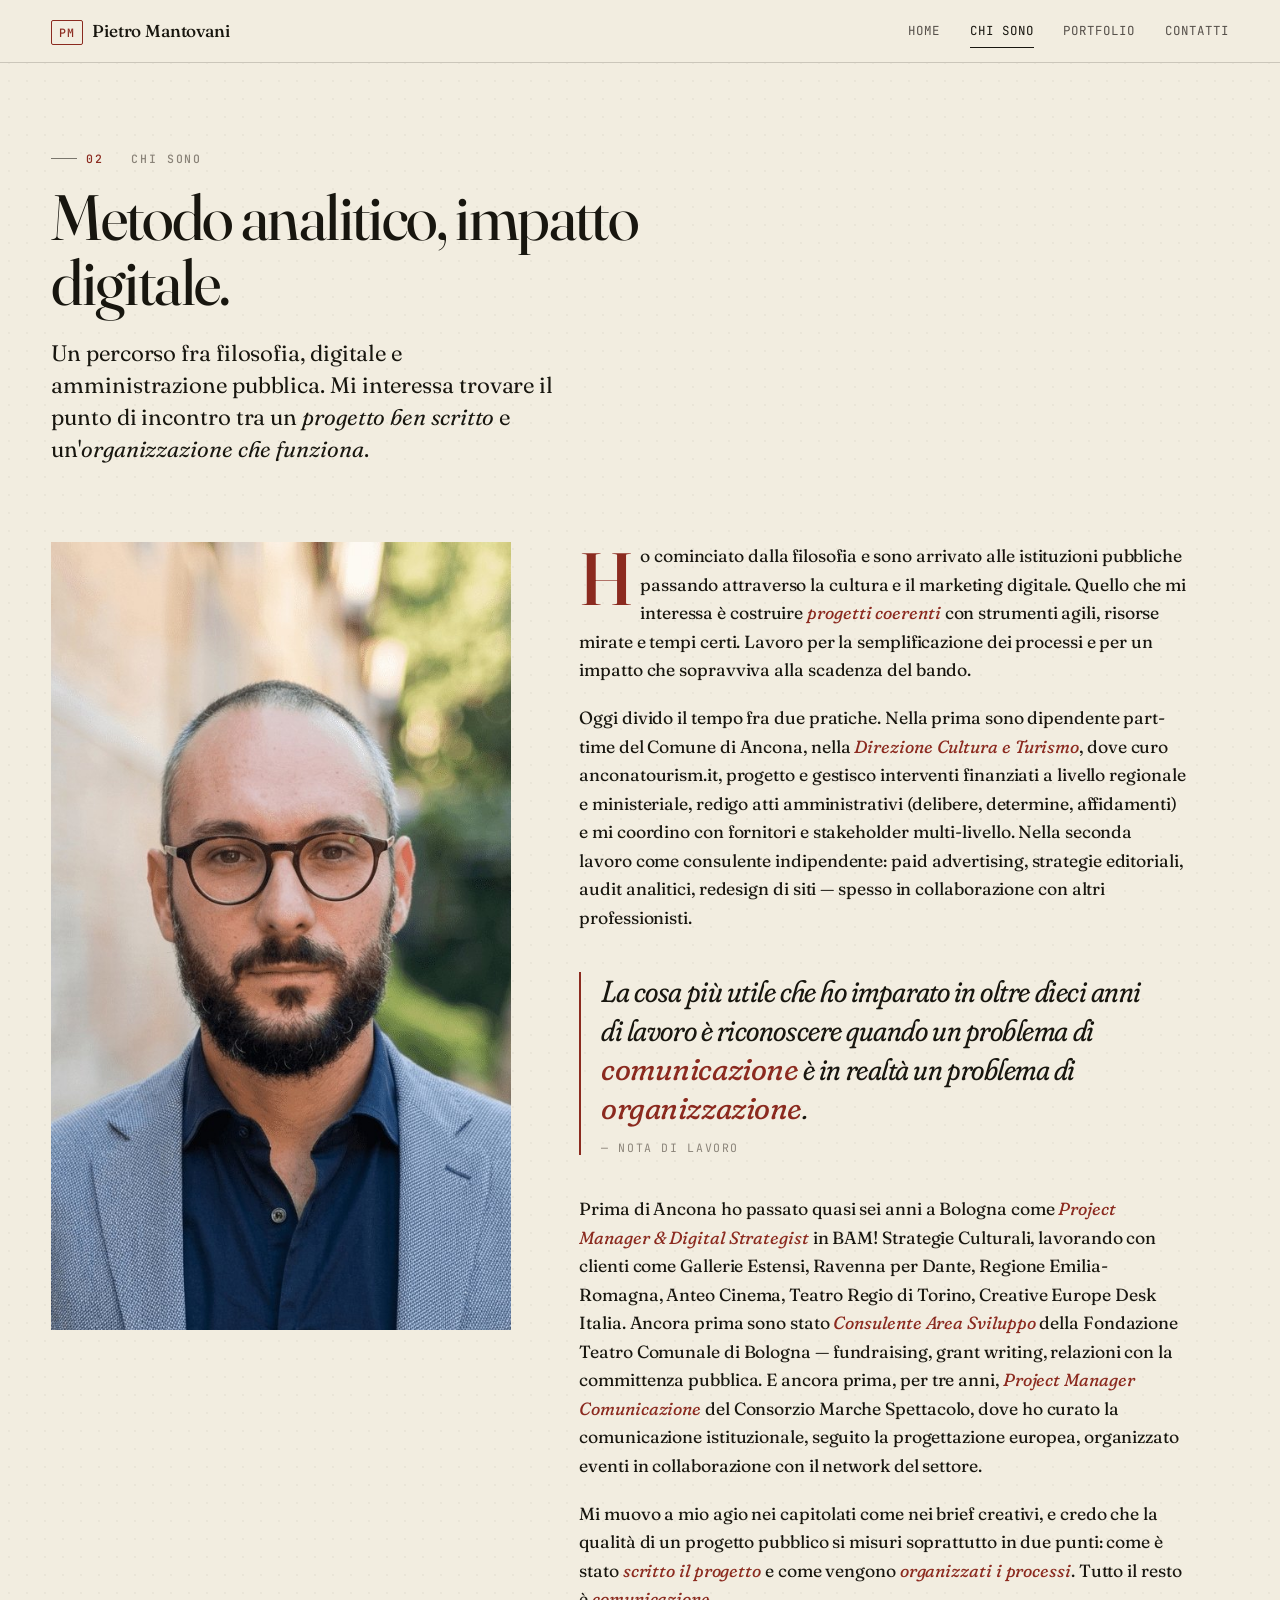
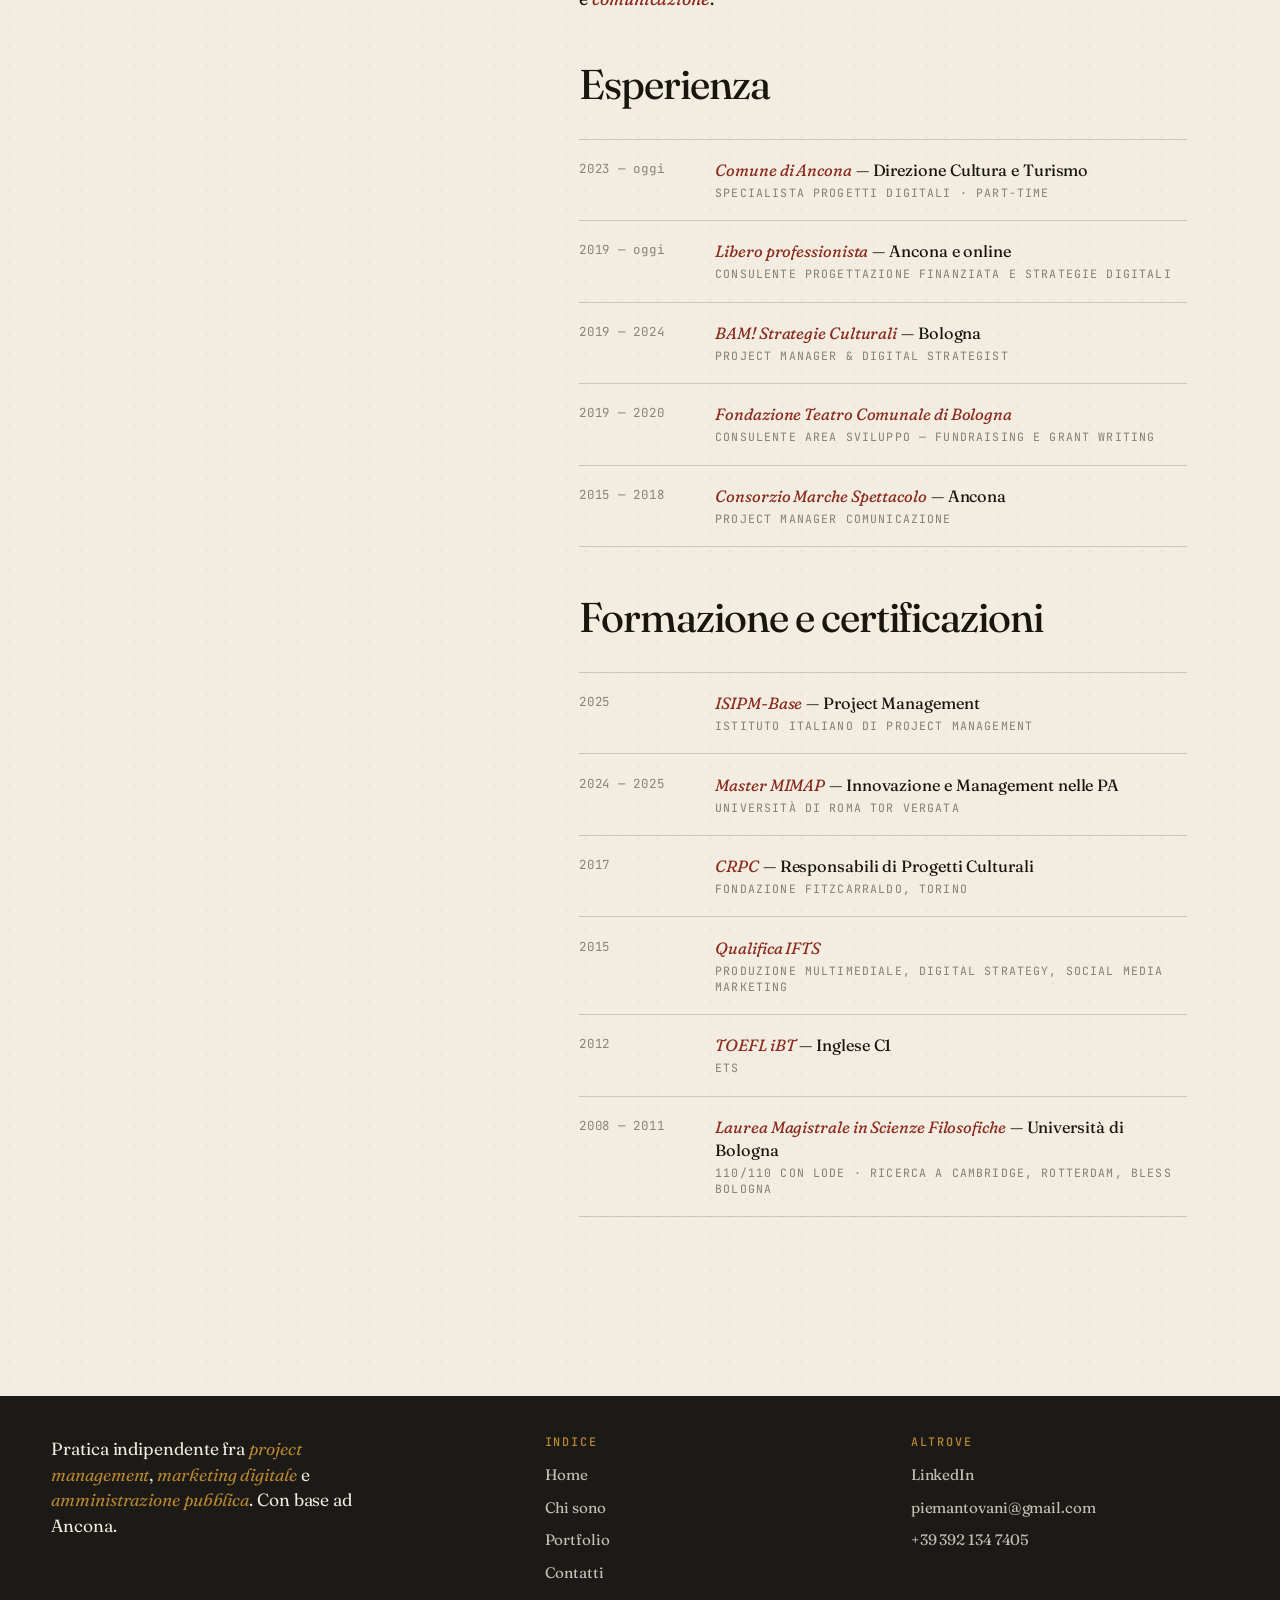
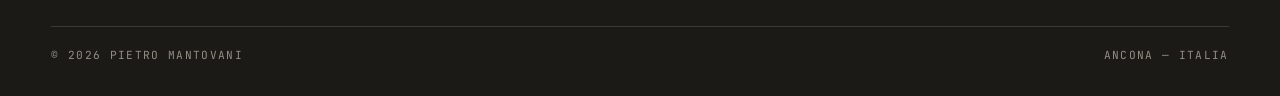
==== chi-sono.html @ 82908d5c "Update chi-sono.html" ====
<!doctype html>
<html lang="it">
<head>
  <meta charset="utf-8">
  <meta name="viewport" content="width=device-width, initial-scale=1">
  <title>Chi sono — Pietro Mantovani</title>
  <meta name="description" content="Project Manager certificato ISIPM con Master MIMAP. Esperienza in cultura e amministrazione pubblica, marketing digitale, progettazione finanziata.">
  <link rel="stylesheet" href="style.css">
  <link rel="icon" href="data:image/svg+xml,%3Csvg xmlns='http://www.w3.org/2000/svg' viewBox='0 0 100 100'%3E%3Crect width='100' height='100' fill='%23F2EDE0'/%3E%3Ctext y='75' x='50' text-anchor='middle' font-size='70' font-family='serif' fill='%238B2A1F'%3EP%3C/text%3E%3C/svg%3E">
</head>
<body>

  <header class="site-header">
    <div class="nav-wrap">
      <a class="brand" href="index.html">
        <span class="brand-mark">PM</span>
        Pietro Mantovani
      </a>
      <button class="nav-toggle" aria-expanded="false" aria-controls="nav-list">Menu</button>
      <ul class="nav-list" id="nav-list">
        <li><a href="index.html">Home</a></li>
        <li><a href="chi-sono.html">Chi sono</a></li>
        <li><a href="portfolio.html">Portfolio</a></li>
        <li><a href="contatti.html">Contatti</a></li>
      </ul>
    </div>
  </header>

  <main>
    <section class="shell">
      <p class="eyebrow reveal"><span class="num">02</span> &nbsp; Chi sono</p>
      <h1 class="display-l reveal" data-delay="1" style="margin-top:1rem;max-width:18ch;">
        Metodo analitico, impatto digitale.
      </h1>
<p class="lede reveal" data-delay="2" style="margin-top:1.5rem;">
        Un percorso fra filosofia, digitale e amministrazione pubblica. Mi interessa trovare il punto di incontro tra un <em>progetto ben scritto</em> e un'<em>organizzazione che funziona</em>.
      </p>
      <div class="editorial" style="margin-top:clamp(3rem, 6vw, 5rem);">
        <aside class="editorial-sidebar reveal">

          <!-- ADD: ritratto in cima alla sidebar -->
          <figure class="portrait">
            <!-- Quando hai la foto vera, sostituisci la <div> qui sotto con:
                 <img src="img/pietro-ritratto.jpg"
                      alt="Pietro Mantovani"
                      width="800" height="1000"
                      loading="eager"> -->
            <img src="img/bio.jpg" alt="Pietro Mantovani" width="800" height="1000" loading="eager">
          </figure>
          <!-- /ADD -->

          <ul class="fact-list">
            <li><span class="k">Base</span><span class="v">Ancona, Marche</span></li>
            <li><span class="k">Lingue</span><span class="v">Italiano<br>Inglese (C1, TOEFL iBT)</span></li>
            <li><span class="k">Posizione</span><span class="v">Specialista Progetti Digitali<br>Comune di Ancona</span></li>
            <li><span class="k">Formazione</span><span class="v">Filosofia (Bologna, 110 e lode)<br>MIMAP (Tor Vergata)<br>CRPC (Fondazione Fitzcarraldo)</span></li>
            <li><span class="k">Certificaz.</span><span class="v">ISIPM-Base · IFTS Digital Strategy</span></li>
            <li><span class="k">Strumenti</span><span class="v">WordPress · GA4 · Meta Ads · Google Ads · LinkedIn Ads · CRM</span></li>
            <li><span class="k">Aree</span><span class="v">Project management · Marketing digitale · Progettazione finanziata · Digitalizzazione PA</span></li>
          </ul>

          <p style="margin-top:2.5rem;">
            <a href="contatti.html" class="proj-link">Lavoriamo insieme →</a>
          </p>
        </aside>

        <article class="prose reveal" data-delay="1">
          <p class="dropcap">
            Ho cominciato dalla filosofia e sono arrivato alle istituzioni pubbliche passando
           attraverso la cultura e il marketing digitale. Quello che mi interessa è
            costruire <em>progetti coerenti</em> con strumenti agili, risorse mirate e tempi certi.
            Lavoro per la semplificazione dei processi e per un impatto che sopravviva alla scadenza
            del bando.
          </p>

          <p>
            Oggi divido il tempo fra due pratiche. Nella prima sono dipendente part-time del
            Comune di Ancona, nella <em>Direzione Cultura e Turismo</em>, dove curo anconatourism.it,
            progetto e gestisco interventi finanziati a livello regionale e ministeriale,
            redigo atti amministrativi (delibere, determine, affidamenti) e mi coordino con
            fornitori e stakeholder multi-livello. Nella seconda lavoro come consulente
            indipendente: paid advertising, strategie editoriali, audit analitici, redesign
            di siti — spesso in collaborazione con altri professionisti.
          </p>

          <div class="pullquote">
            La cosa più utile che ho imparato in oltre dieci anni di lavoro è riconoscere
            quando un problema di <em>comunicazione</em> è in realtà un problema di <em>organizzazione</em>.
            <cite>— Nota di lavoro</cite>
          </div>

          <p>
            Prima di Ancona ho passato quasi sei anni a Bologna come <em>Project Manager
            &amp; Digital Strategist</em> in BAM! Strategie Culturali, lavorando con clienti
            come Gallerie Estensi, Ravenna per Dante, Regione Emilia-Romagna, Anteo Cinema,
            Teatro Regio di Torino, Creative Europe Desk Italia. Ancora prima sono stato
            <em>Consulente Area Sviluppo</em> della Fondazione Teatro Comunale di Bologna
            — fundraising, grant writing, relazioni con la committenza pubblica. E ancora
            prima, per tre anni, <em>Project Manager Comunicazione</em> del Consorzio Marche
            Spettacolo, dove ho curato la comunicazione istituzionale, seguito la progettazione europea,
            organizzato eventi in collaborazione con il network del settore.
          </p>

          <p>
            Mi muovo a mio agio nei capitolati come nei brief creativi, e credo che la
            qualità di un progetto pubblico si misuri soprattutto in due punti: come è
            stato <em>scritto il progetto</em> e come vengono <em>organizzati i processi</em>.
            Tutto il resto è <em>comunicazione</em>.
          </p>

          <h2 class="display-m" style="margin-top:3rem;margin-bottom:1.5rem;">Esperienza</h2>

          <ul class="timeline">
            <li>
              <span class="when">2023 — oggi</span>
              <span class="what">
                <em>Comune di Ancona</em> — Direzione Cultura e Turismo
                <span class="role">Specialista Progetti Digitali · part-time</span>
              </span>
            </li>
            <li>
              <span class="when">2019 — oggi</span>
              <span class="what">
                <em>Libero professionista</em> — Ancona e online
                <span class="role">Consulente progettazione finanziata e strategie digitali</span>
              </span>
            </li>
            <li>
              <span class="when">2019 — 2024</span>
              <span class="what">
                <em>BAM! Strategie Culturali</em> — Bologna
                <span class="role">Project Manager &amp; Digital Strategist</span>
              </span>
            </li>
            <li>
              <span class="when">2019 — 2020</span>
              <span class="what">
                <em>Fondazione Teatro Comunale di Bologna</em>
                <span class="role">Consulente Area Sviluppo — fundraising e grant writing</span>
              </span>
            </li>
            <li>
              <span class="when">2015 — 2018</span>
              <span class="what">
                <em>Consorzio Marche Spettacolo</em> — Ancona
                <span class="role">Project Manager Comunicazione</span>
              </span>
            </li>
          </ul>

          <h2 class="display-m" style="margin-top:3rem;margin-bottom:1.5rem;">Formazione e certificazioni</h2>

          <ul class="timeline">
            <li>
              <span class="when">2025</span>
              <span class="what">
                <em>ISIPM-Base</em> — Project Management
                <span class="role">Istituto Italiano di Project Management</span>
              </span>
            </li>
            <li>
              <span class="when">2024 — 2025</span>
              <span class="what">
                <em>Master MIMAP</em> — Innovazione e Management nelle PA
                <span class="role">Università di Roma Tor Vergata</span>
              </span>
            </li>
            <li>
              <span class="when">2017</span>
              <span class="what">
                <em>CRPC</em> — Responsabili di Progetti Culturali
                <span class="role">Fondazione Fitzcarraldo, Torino</span>
              </span>
            </li>
            <li>
              <span class="when">2015</span>
              <span class="what">
                <em>Qualifica IFTS</em>
                <span class="role">Produzione multimediale, digital strategy, social media marketing</span>
              </span>
            </li>
            <li>
              <span class="when">2012</span>
              <span class="what">
                <em>TOEFL iBT</em> — Inglese C1
                <span class="role">ETS</span>
              </span>
            </li>
            <li>
              <span class="when">2008 — 2011</span>
              <span class="what">
                <em>Laurea Magistrale in Scienze Filosofiche</em> — Università di Bologna
                <span class="role">110/110 con Lode · Ricerca a Cambridge, Rotterdam, BLESS Bologna</span>
              </span>
            </li>
          </ul>
        </article>
      </div>
    </section>
  </main>

  <footer class="site-footer">
    <div class="footer-inner">
      <p class="colophon">
        Pratica indipendente fra <em>project management</em>, <em>marketing digitale</em> e <em>amministrazione pubblica</em>. Con base ad Ancona.
      </p>
      <div>
        <h4>Indice</h4>
        <ul>
          <li><a href="index.html">Home</a></li>
          <li><a href="chi-sono.html">Chi sono</a></li>
          <li><a href="portfolio.html">Portfolio</a></li>
          <li><a href="contatti.html">Contatti</a></li>
        </ul>
      </div>
      <div>
        <h4>Altrove</h4>
        <ul>
          <li><a href="https://www.linkedin.com/in/pietro-mantovani/" target="_blank" rel="noopener">LinkedIn</a></li>
          <li><a href="mailto:piemantovani@gmail.com">piemantovani@gmail.com</a></li>
          <li><a href="tel:+393921347405">+39 392 134 7405</a></li>
        </ul>
      </div>
    </div>
    <div class="foot-bar">
      <span>© <span data-year>2026</span> Pietro Mantovani</span>
      <span>Ancona — Italia</span>
    </div>
  </footer>

  <script src="script.js"></script>
</body>
</html>
---- style.css ----
/* =========================================================
   Pietro Mantovani — Portfolio personale
   Stylesheet condiviso
   ========================================================= */

@import url('https://fonts.googleapis.com/css2?family=Fraunces:opsz,wght,SOFT@9..144,300..900,0..100&family=JetBrains+Mono:wght@400;500&display=swap');

:root {
  /* Palette: carta avorio + inchiostro + oxblood + ocra */
  --bg: #F2EDE0;
  --bg-warm: #EBE4D2;
  --bg-deep: #1C1A16;
  --ink: #18160F;
  --ink-soft: #56504A;
  --ink-mute: #8A8378;
  --accent: #8B2A1F;
  --ochre: #B8862F;
  --rule: rgba(24, 22, 15, 0.18);
  --rule-strong: rgba(24, 22, 15, 0.55);

  /* Font stacks */
  --serif: 'Fraunces', 'Times New Roman', Times, serif;
  --mono: 'JetBrains Mono', ui-monospace, 'SF Mono', Menlo, monospace;

  /* Layout */
  --gutter: clamp(1.25rem, 4vw, 3.25rem);
  --max-w: 1320px;
  --max-prose: 38rem;
}

* { box-sizing: border-box; margin: 0; padding: 0; }

html {
  font-size: 16px;
  scroll-behavior: smooth;
  -webkit-text-size-adjust: 100%;
}

body {
  background: var(--bg);
  color: var(--ink);
  font-family: var(--serif);
  font-variation-settings: "opsz" 14, "SOFT" 30;
  font-weight: 400;
  font-size: 1.0625rem;
  line-height: 1.55;
  letter-spacing: -0.005em;
  text-rendering: optimizeLegibility;
  -webkit-font-smoothing: antialiased;
  background-image:
    radial-gradient(rgba(24,22,15,0.04) 1px, transparent 1px);
  background-size: 18px 18px;
  background-position: 0 0;
  overflow-x: hidden;
}

/* Selection */
::selection { background: var(--accent); color: var(--bg); }

/* Links */
a {
  color: inherit;
  text-decoration: none;
  position: relative;
  transition: color 180ms ease;
}
a:focus-visible {
  outline: 2px solid var(--accent);
  outline-offset: 3px;
  border-radius: 2px;
}

/* =========================================================
   Header / Navigation
   ========================================================= */

.site-header {
  position: sticky;
  top: 0;
  z-index: 100;
  background: var(--bg);
  border-bottom: 1px solid var(--rule);
  backdrop-filter: saturate(120%) blur(8px);
}

.nav-wrap {
  max-width: var(--max-w);
  margin: 0 auto;
  padding: 1.1rem var(--gutter);
  display: flex;
  align-items: center;
  justify-content: space-between;
  gap: 2rem;
}

.brand {
  display: inline-flex;
  align-items: baseline;
  gap: 0.6rem;
  font-family: var(--serif);
  font-variation-settings: "opsz" 24, "SOFT" 0;
  font-weight: 500;
  font-size: 1.08rem;
  letter-spacing: -0.01em;
}

.brand .brand-mark {
  font-family: var(--mono);
  font-size: 0.72rem;
  letter-spacing: 0.12em;
  text-transform: uppercase;
  color: var(--accent);
  font-weight: 500;
  padding: 0.15rem 0.4rem;
  border: 1px solid var(--accent);
  border-radius: 2px;
}

.nav-list {
  list-style: none;
  display: flex;
  align-items: center;
  gap: 1.85rem;
  font-family: var(--mono);
  font-size: 0.78rem;
  letter-spacing: 0.08em;
  text-transform: uppercase;
}

.nav-list a {
  color: var(--ink-soft);
  padding: 0.4rem 0;
  position: relative;
}

.nav-list a::after {
  content: "";
  position: absolute;
  left: 0;
  right: 0;
  bottom: -2px;
  height: 1px;
  background: var(--accent);
  transform: scaleX(0);
  transform-origin: left center;
  transition: transform 280ms cubic-bezier(0.4, 0, 0.2, 1);
}

.nav-list a:hover { color: var(--ink); }
.nav-list a:hover::after { transform: scaleX(1); }

.nav-list a.is-active {
  color: var(--ink);
}
.nav-list a.is-active::after {
  transform: scaleX(1);
  background: var(--ink);
}

/* Mobile menu toggle */
.nav-toggle {
  display: none;
  background: transparent;
  border: 1px solid var(--rule-strong);
  border-radius: 2px;
  padding: 0.45rem 0.7rem;
  cursor: pointer;
  font-family: var(--mono);
  font-size: 0.72rem;
  letter-spacing: 0.12em;
  text-transform: uppercase;
  color: var(--ink);
}

@media (max-width: 820px) {
  .nav-toggle { display: inline-flex; }
  .nav-list {
    position: absolute;
    top: 100%;
    right: var(--gutter);
    flex-direction: column;
    align-items: flex-end;
    gap: 0.75rem;
    background: var(--bg);
    border: 1px solid var(--rule);
    padding: 1.25rem 1.5rem;
    border-radius: 2px;
    box-shadow: 0 18px 40px -20px rgba(24,22,15,0.3);
    opacity: 0;
    transform: translateY(-8px);
    pointer-events: none;
    transition: opacity 180ms ease, transform 180ms ease;
  }
  .nav-list.is-open {
    opacity: 1;
    transform: translateY(8px);
    pointer-events: auto;
  }
}

/* =========================================================
   Layout helpers
   ========================================================= */

.shell {
  max-width: var(--max-w);
  margin: 0 auto;
  padding: clamp(2.5rem, 6vw, 5rem) var(--gutter);
}

.eyebrow {
  font-family: var(--mono);
  font-size: 0.72rem;
  letter-spacing: 0.16em;
  text-transform: uppercase;
  color: var(--ink-mute);
  font-weight: 500;
  display: inline-flex;
  align-items: center;
  gap: 0.6rem;
}
.eyebrow .num {
  color: var(--accent);
}
.eyebrow::before {
  content: "";
  width: 1.6rem;
  height: 1px;
  background: var(--rule-strong);
  display: inline-block;
}

/* Section rule with central ornament */
.rule-ornament {
  display: flex;
  align-items: center;
  gap: 1rem;
  margin: clamp(3rem, 6vw, 5rem) 0;
}
.rule-ornament::before,
.rule-ornament::after {
  content: "";
  flex: 1;
  height: 1px;
  background: var(--rule);
}
.rule-ornament span {
  font-family: var(--mono);
  font-size: 0.7rem;
  letter-spacing: 0.18em;
  text-transform: uppercase;
  color: var(--ink-mute);
}

/* =========================================================
   Typography
   ========================================================= */

h1, h2, h3, h4 {
  font-family: var(--serif);
  font-weight: 400;
  font-variation-settings: "opsz" 144, "SOFT" 0;
  line-height: 1.02;
  letter-spacing: -0.025em;
  color: var(--ink);
}

.display-xl {
  font-size: clamp(3.2rem, 9vw, 7.5rem);
  font-variation-settings: "opsz" 144, "SOFT" 0, "wght" 380;
  line-height: 0.96;
  letter-spacing: -0.035em;
}
.display-xl em {
  font-style: italic;
  color: var(--accent);
  font-variation-settings: "opsz" 144, "SOFT" 100, "wght" 380;
}

.display-l {
  font-size: clamp(2.2rem, 5.5vw, 4rem);
  font-variation-settings: "opsz" 96, "wght" 420;
  line-height: 1.02;
}

.display-m {
  font-size: clamp(1.6rem, 3.6vw, 2.6rem);
  font-variation-settings: "opsz" 64, "wght" 450;
  line-height: 1.08;
}

.display-s {
  font-size: clamp(1.25rem, 2.4vw, 1.6rem);
  font-variation-settings: "opsz" 36, "wght" 500;
  line-height: 1.18;
}

.lede {
  font-size: clamp(1.15rem, 1.8vw, 1.4rem);
  font-variation-settings: "opsz" 24, "wght" 380;
  line-height: 1.42;
  color: var(--ink);
  max-width: 36ch;
}

.prose {
  max-width: var(--max-prose);
  font-size: 1.1rem;
  line-height: 1.62;
  color: var(--ink);
}
.prose p + p { margin-top: 1.1em; }
.prose em {
  color: var(--accent);
  font-style: italic;
  font-variation-settings: "SOFT" 100;
}
.prose a {
  border-bottom: 1px solid var(--rule-strong);
}
.prose a:hover {
  color: var(--accent);
  border-bottom-color: var(--accent);
}

.dropcap::first-letter {
  font-family: var(--serif);
  font-variation-settings: "opsz" 144, "wght" 500;
  font-size: 4.2em;
  float: left;
  line-height: 0.9;
  padding: 0.05em 0.08em 0 0;
  color: var(--accent);
}

/* =========================================================
   Hero (home)
   ========================================================= */

.hero {
  padding-top: clamp(3rem, 8vw, 7rem);
  padding-bottom: clamp(3rem, 6vw, 5rem);
  position: relative;
}

.hero-grid {
  display: grid;
  grid-template-columns: 1fr;
  gap: 2.5rem;
}

.hero-title {
  display: flex;
  flex-direction: column;
  gap: 1.25rem;
}

.hero-meta {
  display: grid;
  grid-template-columns: repeat(3, 1fr);
  gap: 1.5rem;
  margin-top: 2.5rem;
  padding-top: 1.75rem;
  border-top: 1px solid var(--rule);
}

.hero-meta .cell {
  display: flex;
  flex-direction: column;
  gap: 0.45rem;
}
.hero-meta .label {
  font-family: var(--mono);
  font-size: 0.7rem;
  letter-spacing: 0.14em;
  text-transform: uppercase;
  color: var(--ink-mute);
}
.hero-meta .value {
  font-size: 1.02rem;
  font-variation-settings: "opsz" 18, "wght" 450;
  line-height: 1.35;
}
.hero-meta .value strong {
  color: var(--accent);
  font-variation-settings: "wght" 600;
}

@media (max-width: 640px) {
  .hero-meta {
    grid-template-columns: 1fr;
    gap: 1.1rem;
  }
}

/* Status pill */
.status {
  display: inline-flex;
  align-items: center;
  gap: 0.55rem;
  font-family: var(--mono);
  font-size: 0.72rem;
  letter-spacing: 0.14em;
  text-transform: uppercase;
  color: var(--ink-soft);
  padding: 0.4rem 0.75rem;
  background: var(--bg-warm);
  border: 1px solid var(--rule);
  border-radius: 999px;
  width: fit-content;
}
.status .dot {
  width: 7px;
  height: 7px;
  border-radius: 50%;
  background: #5e8c3a;
  box-shadow: 0 0 0 3px rgba(94, 140, 58, 0.18);
  animation: pulse 2.4s ease-in-out infinite;
}
@keyframes pulse {
  0%, 100% { opacity: 1; }
  50% { opacity: 0.55; }
}

/* =========================================================
   Cards / Lists / Index
   ========================================================= */

.section-head {
  display: flex;
  align-items: flex-end;
  justify-content: space-between;
  gap: 2rem;
  margin-bottom: 2.5rem;
  padding-bottom: 1.25rem;
  border-bottom: 1px solid var(--rule);
}
.section-head .right {
  font-family: var(--mono);
  font-size: 0.72rem;
  letter-spacing: 0.14em;
  text-transform: uppercase;
  color: var(--ink-mute);
}

/* Project / Writing index list */
.index-list {
  list-style: none;
  display: grid;
  grid-template-columns: 1fr;
}

.index-item {
  display: grid;
  grid-template-columns: 6rem 1fr auto;
  gap: 2rem;
  align-items: baseline;
  padding: 1.6rem 0;
  border-bottom: 1px solid var(--rule);
  transition: background 220ms ease, padding 220ms ease;
  position: relative;
}

.index-item:hover {
  background: var(--bg-warm);
  padding-left: 1rem;
  padding-right: 1rem;
}

.index-item .year {
  font-family: var(--mono);
  font-size: 0.82rem;
  letter-spacing: 0.06em;
  color: var(--ink-mute);
}

.index-item .body { display: flex; flex-direction: column; gap: 0.35rem; }
.index-item .title {
  font-family: var(--serif);
  font-size: clamp(1.25rem, 2vw, 1.55rem);
  font-variation-settings: "opsz" 36, "wght" 450;
  line-height: 1.18;
  letter-spacing: -0.015em;
}
.index-item:hover .title { color: var(--accent); }

.index-item .meta {
  font-family: var(--mono);
  font-size: 0.74rem;
  letter-spacing: 0.1em;
  text-transform: uppercase;
  color: var(--ink-mute);
  display: flex;
  flex-wrap: wrap;
  gap: 0.5rem;
}
.index-item .meta span:not(:last-child)::after {
  content: "·";
  margin-left: 0.5rem;
  color: var(--rule-strong);
}

.index-item .arrow {
  font-family: var(--mono);
  font-size: 1rem;
  color: var(--ink-mute);
  transition: transform 220ms ease, color 220ms ease;
}
.index-item:hover .arrow {
  transform: translateX(6px);
  color: var(--accent);
}

@media (max-width: 640px) {
  .index-item {
    grid-template-columns: 1fr;
    gap: 0.4rem;
  }
  .index-item .arrow { display: none; }
  .index-item:hover { padding-left: 0.5rem; padding-right: 0.5rem; }
}

/* =========================================================
   Two-column editorial layout (chi sono)
   ========================================================= */

.editorial {
  display: grid;
  grid-template-columns: 1fr;
  gap: clamp(2.5rem, 5vw, 4rem);
}
@media (min-width: 900px) {
  .editorial { grid-template-columns: 1fr 1.4fr; }
  .editorial-sidebar {
    position: sticky;
    top: 6rem;
    align-self: start;
    max-height: calc(100vh - 7rem);
    overflow-y: auto;
    /* scrollbar sottile e discreta */
    scrollbar-width: thin;
    scrollbar-color: var(--rule-strong) transparent;
  }
  /* webkit (Chrome/Safari) */
  .editorial-sidebar::-webkit-scrollbar { width: 6px; }
  .editorial-sidebar::-webkit-scrollbar-thumb {
    background: var(--rule-strong);
    border-radius: 3px;
  }
  .editorial-sidebar::-webkit-scrollbar-track { background: transparent; }
}

.fact-list {
  list-style: none;
  display: grid;
  grid-template-columns: 1fr;
  gap: 0;
}
.fact-list li {
  display: grid;
  grid-template-columns: 5rem 1fr;
  gap: 1rem;
  padding: 0.85rem 0;
  border-bottom: 1px solid var(--rule);
  align-items: baseline;
}
.fact-list li:first-child { border-top: 1px solid var(--rule); }
.fact-list .k {
  font-family: var(--mono);
  font-size: 0.72rem;
  letter-spacing: 0.12em;
  text-transform: uppercase;
  color: var(--ink-mute);
}
.fact-list .v {
  font-size: 1rem;
  font-variation-settings: "opsz" 18, "wght" 420;
  line-height: 1.35;
}

/* Timeline */
.timeline {
  list-style: none;
  display: grid;
  gap: 0;
  margin-top: 2rem;
}
.timeline li {
  display: grid;
  grid-template-columns: 7rem 1fr;
  gap: 1.5rem;
  padding: 1.2rem 0;
  border-bottom: 1px solid var(--rule);
  position: relative;
}
.timeline li:first-child { border-top: 1px solid var(--rule); }
.timeline .when {
  font-family: var(--mono);
  font-size: 0.78rem;
  letter-spacing: 0.06em;
  color: var(--ink-mute);
}
.timeline .what {
  font-size: 1.02rem;
  font-variation-settings: "opsz" 18, "wght" 430;
  line-height: 1.4;
}
.timeline .what em {
  color: var(--accent);
  font-style: italic;
  font-variation-settings: "SOFT" 100;
}
.timeline .what .role {
  display: block;
  font-family: var(--mono);
  font-size: 0.72rem;
  letter-spacing: 0.1em;
  text-transform: uppercase;
  color: var(--ink-mute);
  margin-top: 0.2rem;
}

@media (max-width: 640px) {
  .timeline li { grid-template-columns: 1fr; gap: 0.3rem; }
}

/* =========================================================
   Contact page
   ========================================================= */

.contact-grid {
  display: grid;
  grid-template-columns: 1fr;
  gap: 3rem;
  margin-top: 3rem;
}
@media (min-width: 800px) {
  .contact-grid { grid-template-columns: 1.3fr 1fr; }
}

.contact-links {
  list-style: none;
  display: grid;
  gap: 0;
}
.contact-links li {
  padding: 1.4rem 0;
  border-bottom: 1px solid var(--rule);
}
.contact-links li:first-child { border-top: 1px solid var(--rule); }
.contact-links a {
  display: flex;
  align-items: baseline;
  justify-content: space-between;
  gap: 1rem;
}
.contact-links .label {
  font-family: var(--mono);
  font-size: 0.74rem;
  letter-spacing: 0.14em;
  text-transform: uppercase;
  color: var(--ink-mute);
  flex: 0 0 auto;
  min-width: 7rem;
}
.contact-links .handle {
  font-family: var(--serif);
  font-size: clamp(1.1rem, 2vw, 1.45rem);
  font-variation-settings: "opsz" 36, "wght" 450;
  letter-spacing: -0.01em;
  line-height: 1.2;
  text-align: right;
  transition: color 200ms ease;
}
.contact-links a:hover .handle { color: var(--accent); }

/* =========================================================
   Footer
   ========================================================= */

.site-footer {
  margin-top: clamp(4rem, 8vw, 7rem);
  padding: 2.5rem var(--gutter) 2rem;
  background: var(--bg-deep);
  color: var(--bg);
}
.footer-inner {
  max-width: var(--max-w);
  margin: 0 auto;
  display: grid;
  grid-template-columns: 1fr;
  gap: 2rem;
}
@media (min-width: 700px) {
  .footer-inner {
    grid-template-columns: 1.4fr 1fr 1fr;
    gap: 3rem;
  }
}

.site-footer .colophon {
  font-family: var(--serif);
  font-variation-settings: "opsz" 24, "wght" 380;
  font-size: 1.1rem;
  line-height: 1.45;
  max-width: 28ch;
  color: var(--bg);
}
.site-footer .colophon em {
  color: var(--ochre);
  font-style: italic;
}

.site-footer h4 {
  font-family: var(--mono);
  font-size: 0.74rem;
  letter-spacing: 0.16em;
  text-transform: uppercase;
  color: var(--ochre);
  font-weight: 500;
  margin-bottom: 0.8rem;
}
.site-footer ul { list-style: none; display: grid; gap: 0.4rem; }
.site-footer ul a {
  font-size: 0.95rem;
  color: rgba(242, 237, 224, 0.78);
  border-bottom: 1px solid transparent;
  padding-bottom: 1px;
  transition: color 160ms ease, border-color 160ms ease;
}
.site-footer ul a:hover {
  color: var(--bg);
  border-bottom-color: var(--ochre);
}

.foot-bar {
  max-width: var(--max-w);
  margin: 2.5rem auto 0;
  padding-top: 1.25rem;
  border-top: 1px solid rgba(242, 237, 224, 0.15);
  display: flex;
  justify-content: space-between;
  flex-wrap: wrap;
  gap: 1rem;
  font-family: var(--mono);
  font-size: 0.7rem;
  letter-spacing: 0.12em;
  text-transform: uppercase;
  color: rgba(242, 237, 224, 0.55);
}

/* =========================================================
   Animations on enter
   ========================================================= */

.reveal {
  opacity: 0;
  transform: translateY(14px);
  transition: opacity 700ms cubic-bezier(0.22, 1, 0.36, 1), transform 700ms cubic-bezier(0.22, 1, 0.36, 1);
}
.reveal.is-in {
  opacity: 1;
  transform: translateY(0);
}
.reveal[data-delay="1"] { transition-delay: 80ms; }
.reveal[data-delay="2"] { transition-delay: 160ms; }
.reveal[data-delay="3"] { transition-delay: 240ms; }
.reveal[data-delay="4"] { transition-delay: 320ms; }
.reveal[data-delay="5"] { transition-delay: 400ms; }

@media (prefers-reduced-motion: reduce) {
  *, *::before, *::after {
    animation-duration: 0.01ms !important;
    animation-iteration-count: 1 !important;
    transition-duration: 0.01ms !important;
  }
  .reveal { opacity: 1; transform: none; }
}

/* =========================================================
   Tag pill (used on portfolio filters)
   ========================================================= */

.tag-row {
  display: flex;
  flex-wrap: wrap;
  gap: 0.5rem;
  margin: 1.5rem 0 2.5rem;
}
.tag {
  font-family: var(--mono);
  font-size: 0.72rem;
  letter-spacing: 0.12em;
  text-transform: uppercase;
  padding: 0.35rem 0.7rem;
  background: transparent;
  border: 1px solid var(--rule-strong);
  border-radius: 999px;
  color: var(--ink-soft);
  cursor: pointer;
  transition: background 160ms ease, color 160ms ease, border-color 160ms ease;
}
.tag:hover { color: var(--ink); border-color: var(--ink); }
.tag.is-on {
  background: var(--ink);
  color: var(--bg);
  border-color: var(--ink);
}

/* =========================================================
   Expandable project cards (<details>)
   ========================================================= */

.proj-card {
  border-bottom: 1px solid var(--rule);
  transition: background 220ms ease;
}
.proj-card[open] {
  background: var(--bg-warm);
}

.proj-summary {
  display: grid;
  grid-template-columns: 7rem 1fr auto auto;
  gap: 1.5rem;
  align-items: baseline;
  padding: 1.5rem 0.5rem;
  cursor: pointer;
  list-style: none;
  position: relative;
  transition: padding 220ms ease;
}
.proj-summary::-webkit-details-marker { display: none; }
.proj-summary::marker { display: none; }

.proj-card[open] .proj-summary {
  padding-left: 1rem;
  padding-right: 1rem;
}

.proj-summary:hover .proj-title { color: var(--accent); }

.proj-year {
  font-family: var(--mono);
  font-size: 0.82rem;
  letter-spacing: 0.06em;
  color: var(--ink-mute);
  white-space: nowrap;
}

.proj-title {
  font-family: var(--serif);
  font-size: clamp(1.1rem, 1.7vw, 1.35rem);
  font-variation-settings: "opsz" 36, "wght" 450;
  line-height: 1.2;
  letter-spacing: -0.015em;
  transition: color 200ms ease;
}

.proj-budget {
  font-family: var(--mono);
  font-size: 0.72rem;
  letter-spacing: 0.08em;
  color: var(--ink-mute);
  padding: 0.25rem 0.55rem;
  border: 1px solid var(--rule-strong);
  border-radius: 999px;
  white-space: nowrap;
}

.proj-toggle {
  width: 1.7rem;
  height: 1.7rem;
  border: 1px solid var(--rule-strong);
  border-radius: 50%;
  position: relative;
  flex-shrink: 0;
  transition: background 240ms ease, border-color 240ms ease, transform 240ms ease;
}
.proj-toggle::before,
.proj-toggle::after {
  content: "";
  position: absolute;
  top: 50%;
  left: 50%;
  background: var(--ink);
  transition: opacity 240ms ease, background 240ms ease;
}
.proj-toggle::before {
  width: 11px;
  height: 1px;
  transform: translate(-50%, -50%);
}
.proj-toggle::after {
  width: 1px;
  height: 11px;
  transform: translate(-50%, -50%);
}
.proj-card[open] .proj-toggle {
  background: var(--accent);
  border-color: var(--accent);
}
.proj-card[open] .proj-toggle::before {
  background: var(--bg);
}
.proj-card[open] .proj-toggle::after {
  opacity: 0;
}

.proj-content {
  padding: 0.25rem 1rem 1.75rem 8.5rem;
  display: grid;
  gap: 1.25rem;
  animation: slideDown 0.35s cubic-bezier(0.22, 1, 0.36, 1);
}

@keyframes slideDown {
  from { opacity: 0; transform: translateY(-6px); }
  to   { opacity: 1; transform: translateY(0); }
}

.proj-meta-grid {
  display: grid;
  grid-template-columns: repeat(auto-fit, minmax(140px, 1fr));
  gap: 1.25rem 2rem;
  padding: 1.1rem 0;
  border-top: 1px solid var(--rule);
  border-bottom: 1px solid var(--rule);
}
.proj-meta-grid .k {
  font-family: var(--mono);
  font-size: 0.7rem;
  letter-spacing: 0.12em;
  text-transform: uppercase;
  color: var(--ink-mute);
  display: block;
  margin-bottom: 0.25rem;
}
.proj-meta-grid .v {
  font-size: 0.95rem;
  font-variation-settings: "opsz" 16, "wght" 430;
  line-height: 1.35;
}

.proj-desc {
  max-width: 62ch;
  font-size: 1rem;
  line-height: 1.62;
  color: var(--ink);
}
.proj-desc + .proj-desc { margin-top: 0.6rem; }
.proj-desc em {
  color: var(--accent);
  font-style: italic;
  font-variation-settings: "SOFT" 80;
}
.proj-desc strong {
  font-variation-settings: "wght" 550;
  color: var(--ink);
}

.proj-kpi {
  display: grid;
  grid-template-columns: repeat(auto-fit, minmax(110px, 1fr));
  gap: 0;
  border-top: 1px solid var(--rule-strong);
  margin-top: 0.25rem;
}
.proj-kpi > div {
  padding: 1.1rem 1rem 0.5rem 0;
  border-right: 1px solid var(--rule);
}
.proj-kpi > div:last-child { border-right: 0; }
.proj-kpi .num {
  font-family: var(--serif);
  font-variation-settings: "opsz" 72, "wght" 380;
  font-size: clamp(1.45rem, 2.6vw, 1.9rem);
  display: block;
  color: var(--accent);
  line-height: 1;
  letter-spacing: -0.02em;
}
.proj-kpi .lbl {
  font-family: var(--mono);
  font-size: 0.68rem;
  letter-spacing: 0.12em;
  text-transform: uppercase;
  color: var(--ink-mute);
  display: block;
  margin-top: 0.5rem;
}

.proj-link {
  font-family: var(--mono);
  font-size: 0.72rem;
  letter-spacing: 0.12em;
  text-transform: uppercase;
  color: var(--accent);
  border-bottom: 1px solid var(--accent);
  padding-bottom: 1px;
  width: fit-content;
}

@media (max-width: 700px) {
  .proj-summary {
    grid-template-columns: 1fr auto;
    grid-template-rows: auto auto;
    gap: 0.5rem 1rem;
    padding: 1.25rem 0.25rem;
  }
  .proj-year { grid-column: 1 / 2; grid-row: 1; }
  .proj-budget { display: none; }
  .proj-title { grid-column: 1 / 3; grid-row: 2; }
  .proj-toggle { grid-column: 2; grid-row: 1; }
  .proj-card[open] .proj-summary { padding-left: 0.5rem; padding-right: 0.5rem; }
  .proj-content { padding: 0.25rem 0.5rem 1.5rem 0.5rem; }
  .proj-meta-grid { grid-template-columns: 1fr 1fr; }
}

/* =========================================================
   Experience section (CV-style grouping)
   ========================================================= */

.exp-section {
  margin-top: clamp(3rem, 5vw, 4.5rem);
}

.exp-header {
  display: grid;
  gap: 0.5rem;
  margin-bottom: 1rem;
  padding-bottom: 1.25rem;
  border-bottom: 2px solid var(--ink);
}
.exp-header .where {
  font-family: var(--serif);
  font-variation-settings: "opsz" 60, "wght" 500;
  font-size: clamp(1.55rem, 3vw, 2.1rem);
  line-height: 1.1;
  letter-spacing: -0.022em;
}
.exp-header .where em {
  font-style: italic;
  color: var(--accent);
  font-variation-settings: "SOFT" 100, "wght" 500;
}
.exp-header .role-bar {
  font-family: var(--mono);
  font-size: 0.74rem;
  letter-spacing: 0.12em;
  text-transform: uppercase;
  color: var(--ink-mute);
  display: flex;
  gap: 0.6rem;
  flex-wrap: wrap;
}
.exp-header .role-bar span:not(:last-child)::after {
  content: " · ";
  color: var(--rule-strong);
  margin-left: 0.6rem;
}
.exp-summary {
  font-size: 1rem;
  line-height: 1.55;
  color: var(--ink-soft);
  max-width: 62ch;
  margin: 0.5rem 0 1.25rem;
}

/* =========================================================
   Services grid (Cosa faccio)
   ========================================================= */

.services-grid {
  display: grid;
  grid-template-columns: 1fr;
  gap: 1rem;
  margin-top: 2.5rem;
}
@media (min-width: 720px) {
  .services-grid { grid-template-columns: repeat(2, 1fr); }
}
@media (min-width: 1100px) {
  .services-grid { grid-template-columns: repeat(4, 1fr); }
}

.service-card {
  background: var(--bg-warm);
  border: 1px solid var(--rule);
  padding: 1.75rem 1.5rem;
  display: flex;
  flex-direction: column;
  gap: 0.85rem;
  border-radius: 2px;
  transition: background 220ms ease, transform 220ms ease, border-color 220ms ease;
  position: relative;
  overflow: hidden;
}
.service-card::before {
  content: "";
  position: absolute;
  inset: 0 auto auto 0;
  width: 100%;
  height: 2px;
  background: var(--accent);
  transform: scaleX(0);
  transform-origin: left;
  transition: transform 320ms cubic-bezier(0.22, 1, 0.36, 1);
}
.service-card:hover {
  background: var(--bg);
  transform: translateY(-2px);
  border-color: var(--rule-strong);
}
.service-card:hover::before { transform: scaleX(1); }

.service-card .num {
  font-family: var(--mono);
  font-size: 0.74rem;
  letter-spacing: 0.14em;
  color: var(--accent);
  font-weight: 500;
}
.service-card h3 {
  font-family: var(--serif);
  font-variation-settings: "opsz" 36, "wght" 470;
  font-size: 1.3rem;
  line-height: 1.18;
  letter-spacing: -0.015em;
}
.service-card p {
  font-size: 0.96rem;
  line-height: 1.55;
  color: var(--ink-soft);
}
.service-card .tools {
  margin-top: auto;
  padding-top: 0.5rem;
  font-family: var(--mono);
  font-size: 0.7rem;
  letter-spacing: 0.06em;
  color: var(--ink-mute);
  line-height: 1.55;
}

/* =========================================================
   Highlight cards on home (projects with metrics inline)
   ========================================================= */

.highlight-grid {
  display: grid;
  grid-template-columns: 1fr;
  gap: 0;
}

.highlight-card {
  display: grid;
  grid-template-columns: 1fr auto;
  gap: 1rem 2rem;
  padding: 2rem 0;
  border-bottom: 1px solid var(--rule);
  align-items: end;
  transition: padding 240ms ease;
}
.highlight-card:hover {
  padding-left: 1rem;
  padding-right: 1rem;
  background: var(--bg-warm);
}
.highlight-card .info { display: flex; flex-direction: column; gap: 0.45rem; }
.highlight-card .label-row {
  font-family: var(--mono);
  font-size: 0.7rem;
  letter-spacing: 0.14em;
  text-transform: uppercase;
  color: var(--ink-mute);
  display: flex;
  gap: 0.5rem;
}
.highlight-card .label-row span:not(:last-child)::after {
  content: "·";
  margin-left: 0.5rem;
  color: var(--rule-strong);
}
.highlight-card .h-title {
  font-family: var(--serif);
  font-variation-settings: "opsz" 48, "wght" 460;
  font-size: clamp(1.3rem, 2.2vw, 1.65rem);
  line-height: 1.18;
  letter-spacing: -0.015em;
}
.highlight-card:hover .h-title { color: var(--accent); }
.highlight-card .nums {
  display: flex;
  gap: 1.5rem;
  align-items: baseline;
}
.highlight-card .nums .num {
  font-family: var(--serif);
  font-variation-settings: "opsz" 72, "wght" 380;
  font-size: clamp(1.4rem, 2.4vw, 1.75rem);
  color: var(--accent);
  line-height: 1;
}
.highlight-card .nums .lbl {
  display: block;
  font-family: var(--mono);
  font-size: 0.66rem;
  letter-spacing: 0.12em;
  text-transform: uppercase;
  color: var(--ink-mute);
  margin-top: 0.35rem;
}

@media (max-width: 700px) {
  .highlight-card {
    grid-template-columns: 1fr;
    gap: 1rem;
  }
  .highlight-card .nums { gap: 1.25rem; }
}

/* Quote */
.pullquote {
  font-family: var(--serif);
  font-variation-settings: "opsz" 96, "wght" 380, "SOFT" 100;
  font-style: italic;
  font-size: clamp(1.4rem, 2.6vw, 1.9rem);
  line-height: 1.28;
  letter-spacing: -0.015em;
  color: var(--ink);
  max-width: 30ch;
  margin: 2.5rem 0;
  padding-left: 1.25rem;
  border-left: 2px solid var(--accent);
}
.pullquote cite {
  display: block;
  margin-top: 0.8rem;
  font-style: normal;
  font-family: var(--mono);
  font-size: 0.72rem;
  letter-spacing: 0.14em;
  text-transform: uppercase;
  color: var(--ink-mute);
}

/* =========================================================
   Contenitori foto + placeholder
   ========================================================= */

/* Placeholder generico per immagini non ancora caricate.
   Quando sostituisci la <div class="ph-img"> con un <img>, questi stili
   restano inattivi e si applicano gli stili specifici del contenitore. */
.ph-img {
  width: 100%;
  background:
    repeating-linear-gradient(
      135deg,
      var(--bg-warm),
      var(--bg-warm) 14px,
      var(--bg) 14px,
      var(--bg) 28px
    );
  border: 1px dashed var(--rule-strong);
  border-radius: 2px;
  display: flex;
  align-items: center;
  justify-content: center;
}
.ph-img::before {
  content: attr(data-label);
  font-family: var(--mono);
  font-size: 0.72rem;
  letter-spacing: 0.14em;
  text-transform: uppercase;
  color: var(--accent);
  padding: 0.45rem 0.85rem;
  background: var(--bg);
  border: 1px solid var(--rule-strong);
  border-radius: 2px;
  white-space: nowrap;
}

/* Ritratto in cima alla sidebar di Chi sono */
.portrait {
  margin: 0 0 2rem 0;
}
.portrait .ph-img,
.portrait img {
  width: 100%;
  aspect-ratio: 4 / 5;
  object-fit: cover;
  display: block;
}

/* Banda foto in home, fra hero e progetti */
.photo-banner {
  margin: clamp(2rem, 4vw, 3rem) 0;
}
.photo-banner .ph-img,
.photo-banner img {
  width: 100%;
  aspect-ratio: 21 / 7;
  object-fit: cover;
  display: block;
}

/* Foto dentro le card di portfolio (FIX) */
.proj-photo {
  width: 100%;
  max-width: 640px;
  margin: 0 0 1.25rem 0;
  overflow: hidden;
  border-radius: 2px;
  background: var(--bg-warm);
}
.proj-photo .ph-img,
.proj-photo img {
  display: block;
  width: 100%;
  height: auto;
  aspect-ratio: 16 / 9;
  object-fit: cover;
}

/* Cintura di sicurezza: nessuna immagine deve mai sforare la card */
.proj-card img,
.proj-card .ph-img {
  max-width: 100%;
  height: auto;
  display: block;
}

/* Mobile: la foto occupa tutta la larghezza disponibile della card */
@media (max-width: 700px) {
  .proj-photo { max-width: 100%; }
}

.proj-content {
  grid-template-columns: minmax(0, 1fr);
}

@media (max-width: 899px) {
  .portrait .ph-img,
  .portrait img {
    aspect-ratio: 1 / 1;   /* quadrata da cellulare */
  }
}

.portrait {
  margin: 0 0 2rem 0;
  max-width: 460px;
}
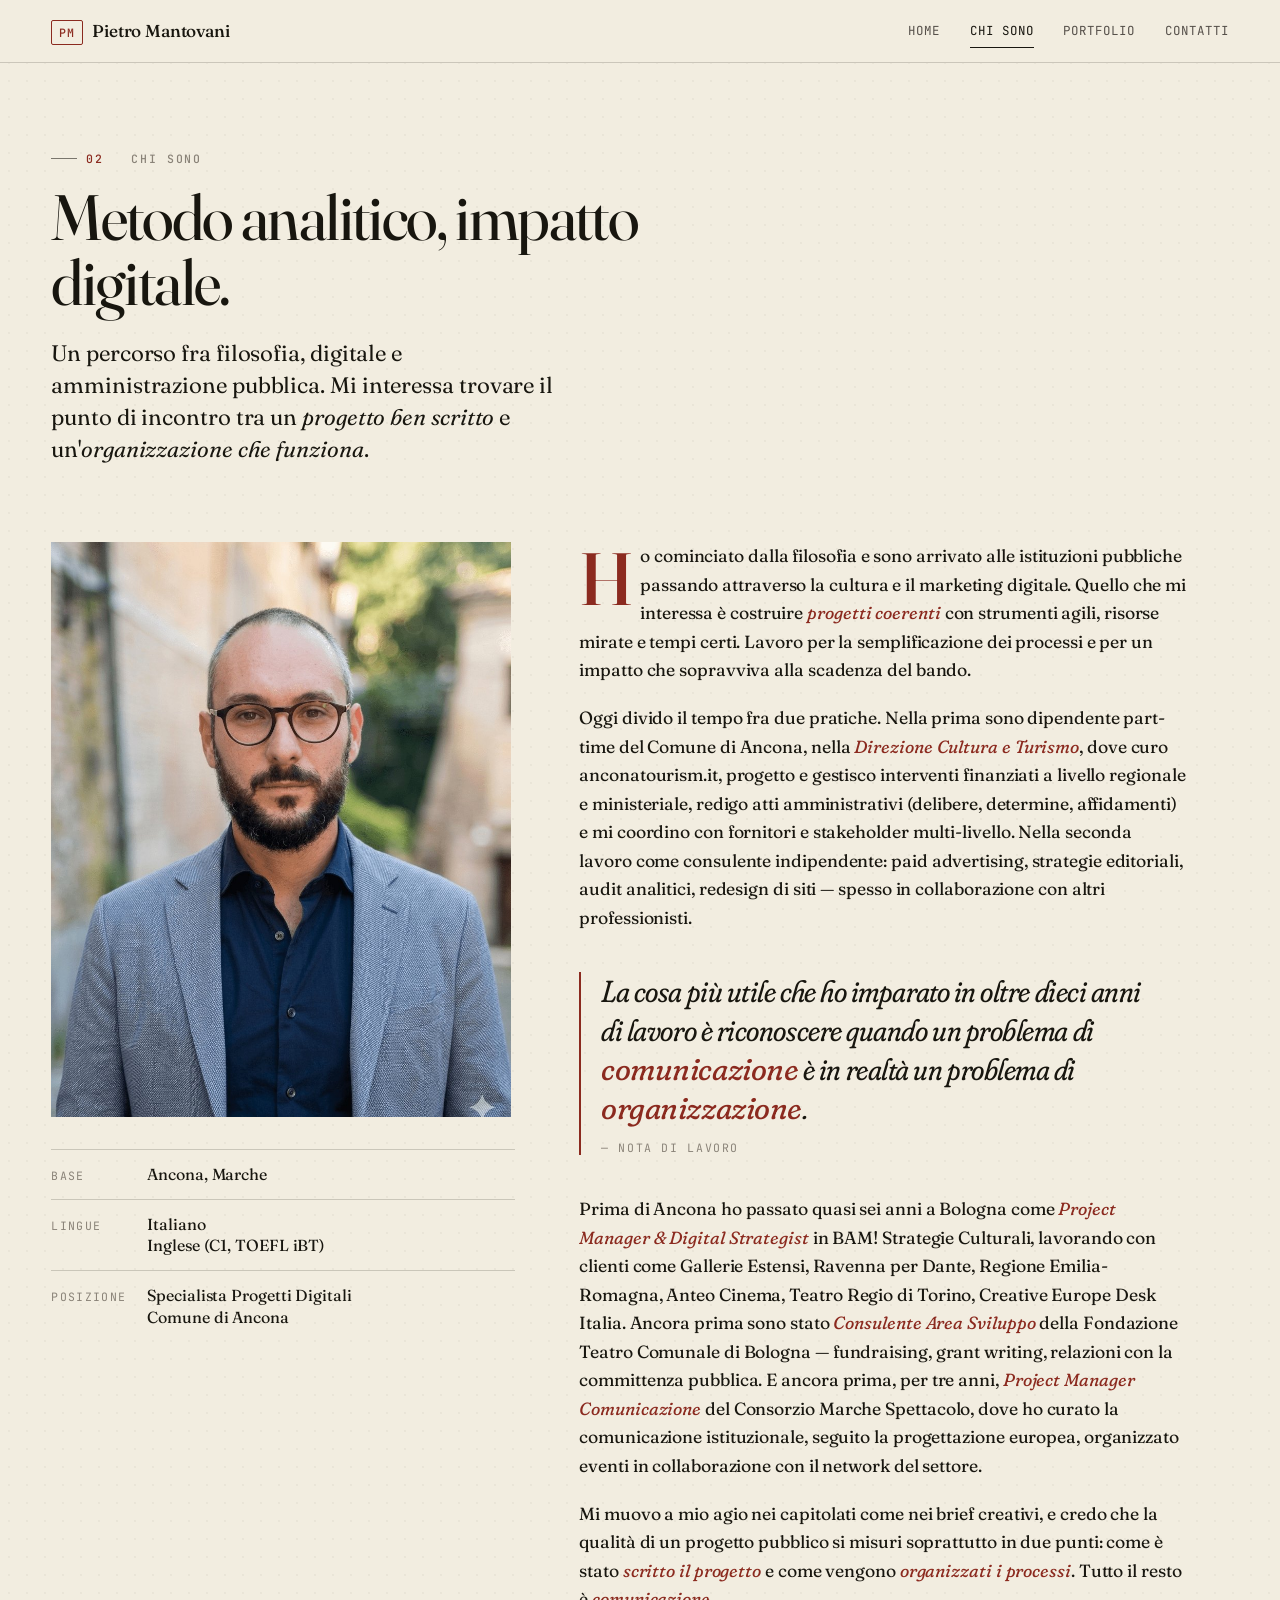
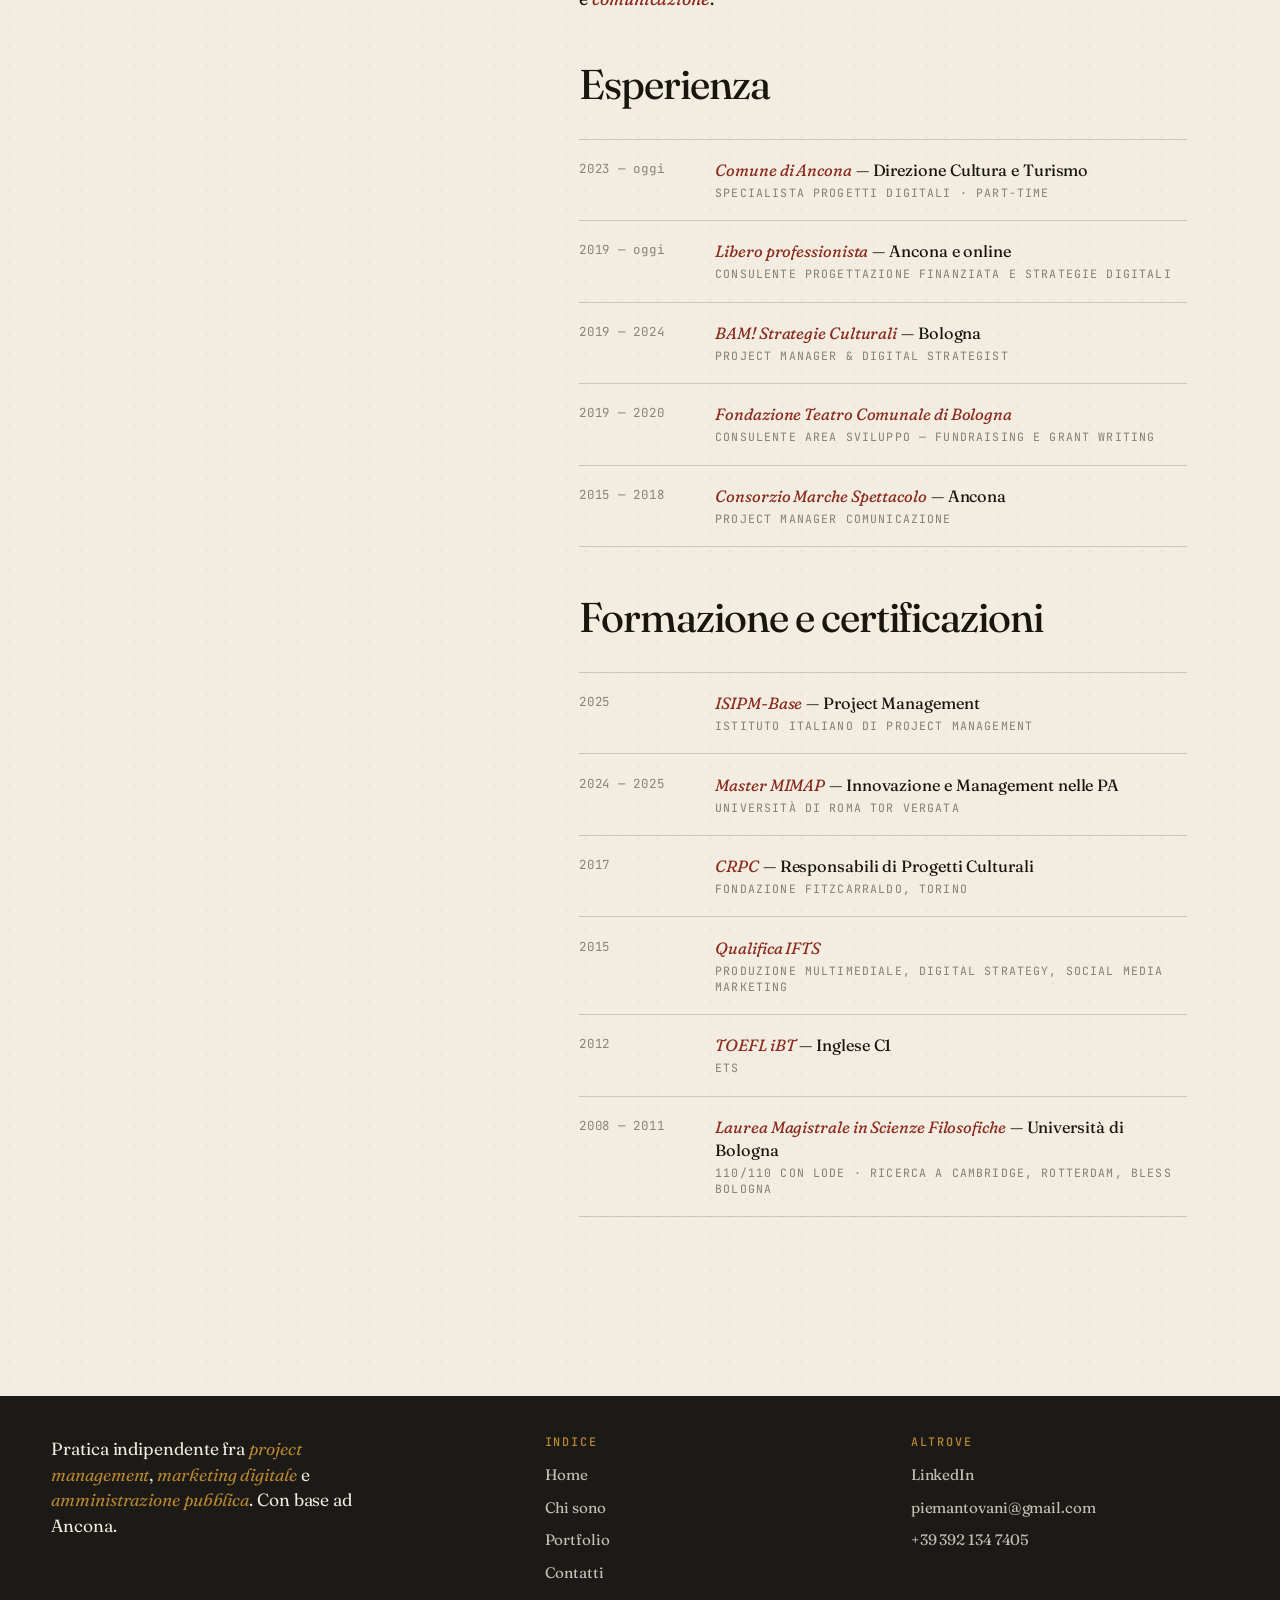
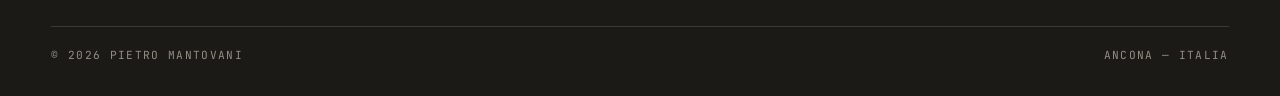
==== commit 9dfe4664: "Update chi-sono.html" ====
--- a/chi-sono.html
+++ b/chi-sono.html
@@ -229,5 +229,9 @@
   </footer>
 
   <script src="script.js"></script>
+
+  <!-- Cloudflare Web Analytics --><script defer src='https://static.cloudflareinsights.com/beacon.min.js' data-cf-beacon='{"token": "3e59ce68e0f0406b8a7947e006429fc2"}'></script><!-- End Cloudflare Web Analytics -->
+
+  
 </body>
 </html>
--- a/style.css
+++ b/style.css
@@ -1289,6 +1289,7 @@
 .portrait .ph-img,
 .portrait img {
   width: 100%;
+  height: auto;
   aspect-ratio: 4 / 5;
   object-fit: cover;
   display: block;
@@ -1341,14 +1342,15 @@
   grid-template-columns: minmax(0, 1fr);
 }
 
-@media (max-width: 899px) {
-  .portrait .ph-img,
-  .portrait img {
-    aspect-ratio: 1 / 1;   /* quadrata da cellulare */
-  }
-}
-
 .portrait {
   margin: 0 0 2rem 0;
   max-width: 460px;
 }
+
+@media (max-width: 899px) {
+  .editorial-sidebar .portrait img,
+  .editorial-sidebar .portrait .ph-img {
+    aspect-ratio: 1 / 1;
+    height: auto;
+  }
+}
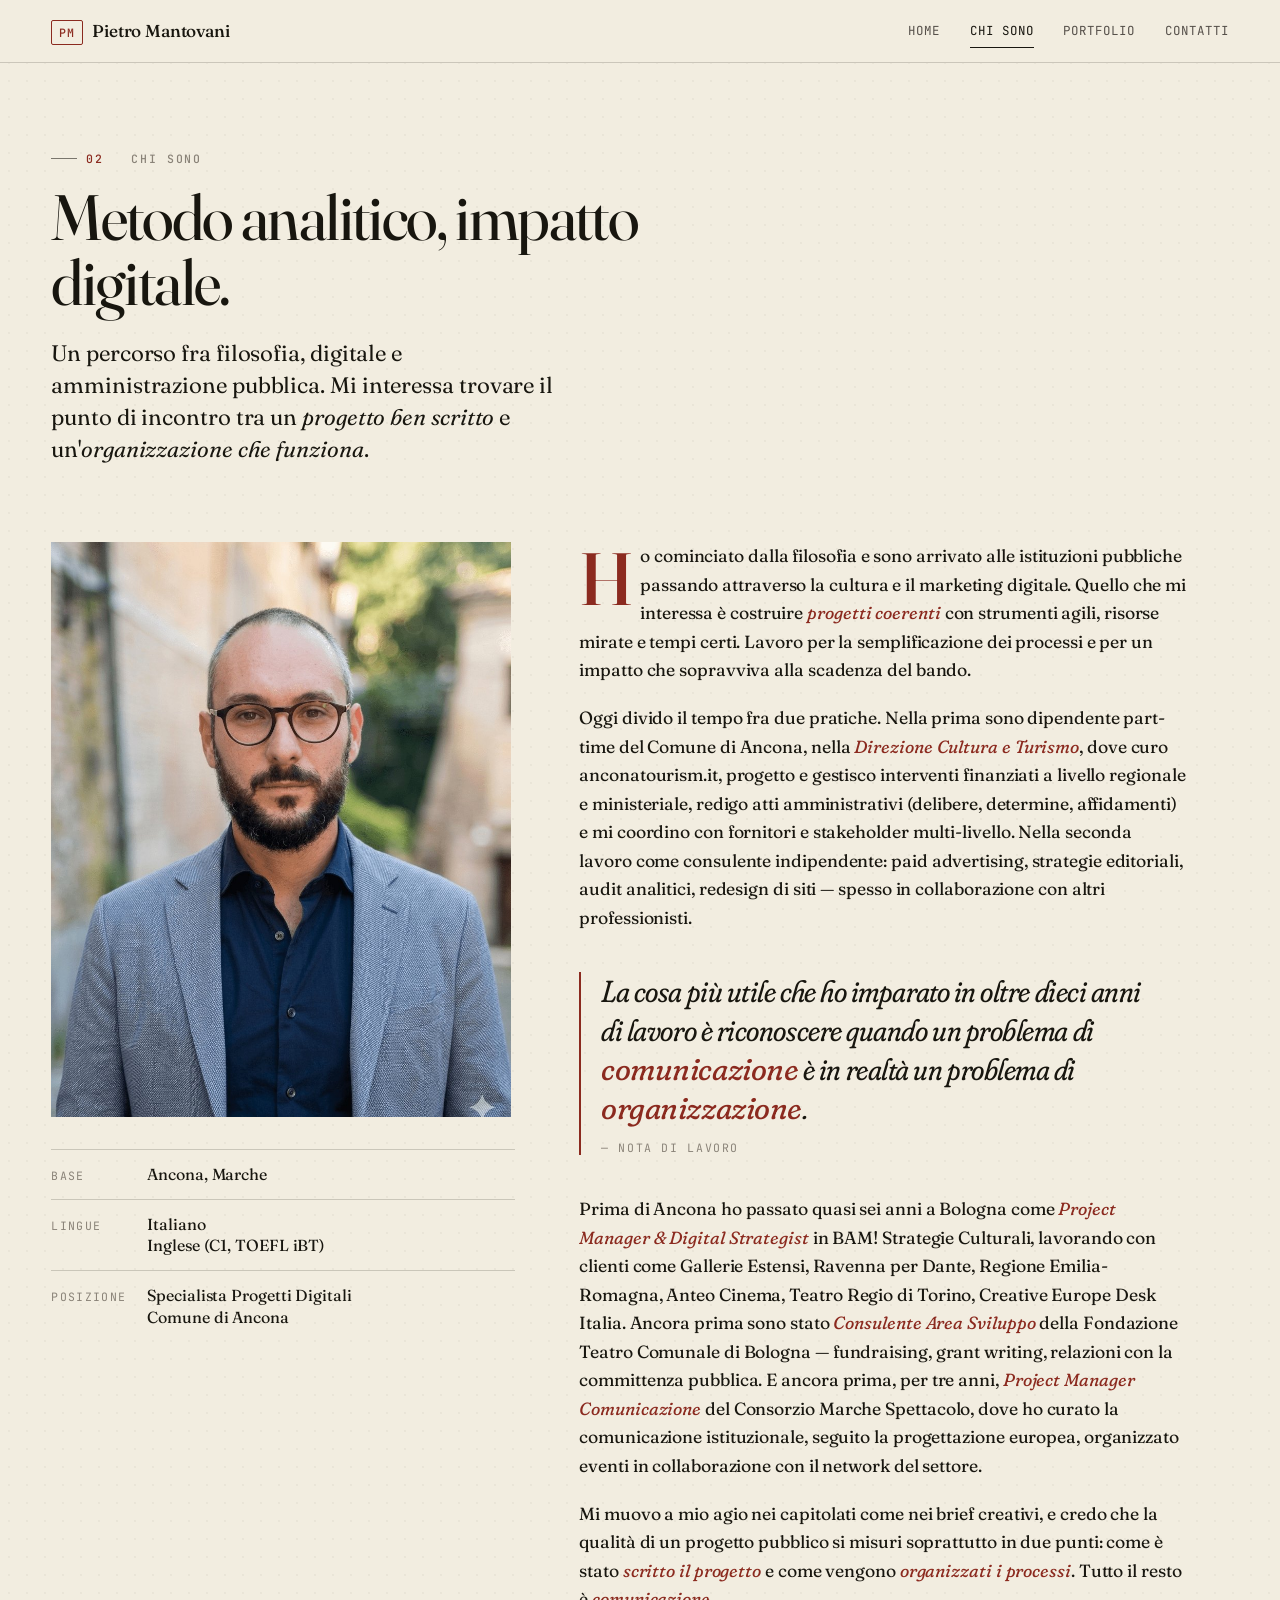
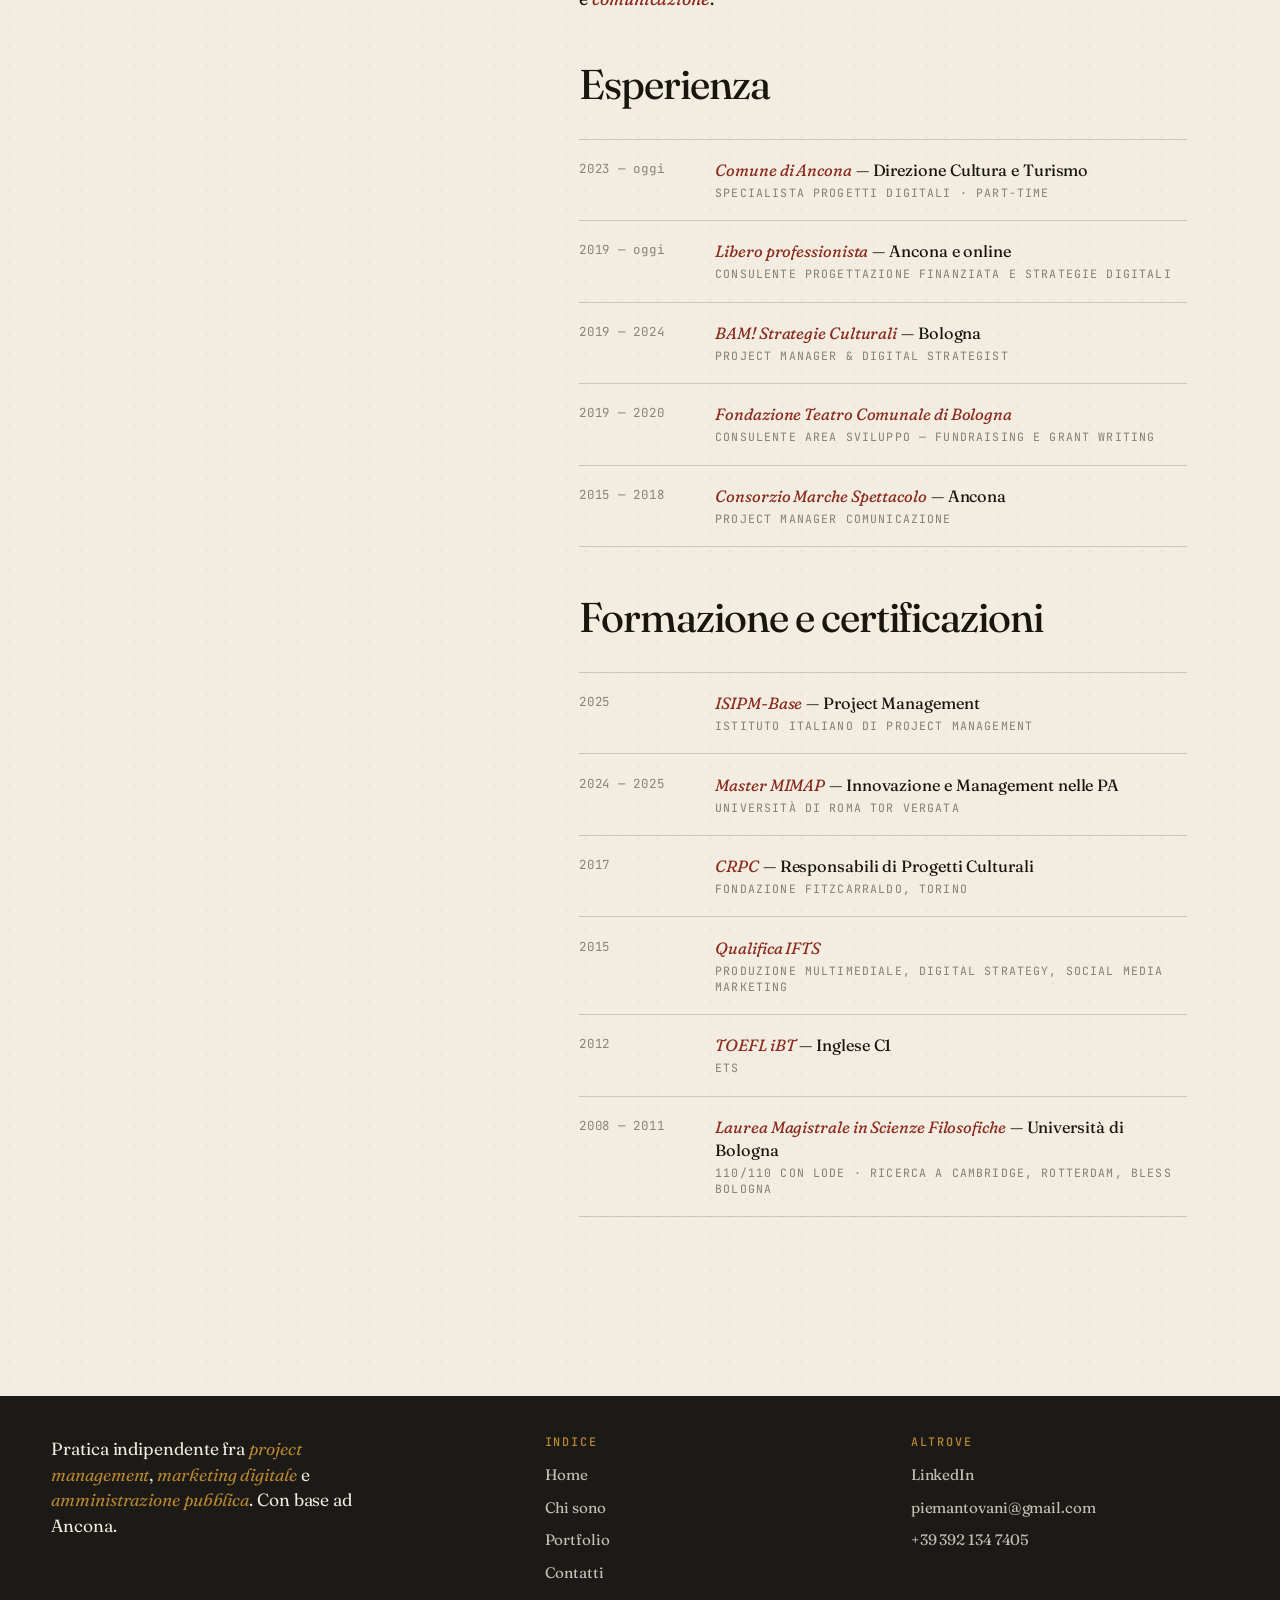
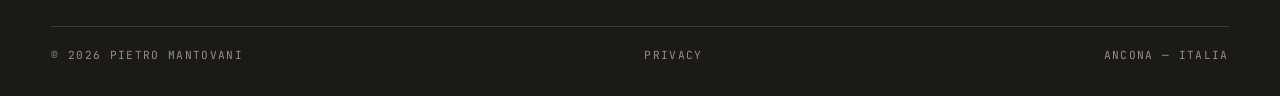
==== commit 4e97c4e2: "Update chi-sono.html" ====
--- a/chi-sono.html
+++ b/chi-sono.html
@@ -200,33 +200,34 @@
   </main>
 
   <footer class="site-footer">
-    <div class="footer-inner">
-      <p class="colophon">
-        Pratica indipendente fra <em>project management</em>, <em>marketing digitale</em> e <em>amministrazione pubblica</em>. Con base ad Ancona.
-      </p>
-      <div>
-        <h4>Indice</h4>
-        <ul>
-          <li><a href="index.html">Home</a></li>
-          <li><a href="chi-sono.html">Chi sono</a></li>
-          <li><a href="portfolio.html">Portfolio</a></li>
-          <li><a href="contatti.html">Contatti</a></li>
-        </ul>
-      </div>
-      <div>
-        <h4>Altrove</h4>
-        <ul>
-          <li><a href="https://www.linkedin.com/in/pietro-mantovani/" target="_blank" rel="noopener">LinkedIn</a></li>
-          <li><a href="mailto:piemantovani@gmail.com">piemantovani@gmail.com</a></li>
-          <li><a href="tel:+393921347405">+39 392 134 7405</a></li>
-        </ul>
-      </div>
+  <div class="footer-inner">
+    <p class="colophon">
+      Pratica indipendente fra <em>project management</em>, <em>marketing digitale</em> e <em>amministrazione pubblica</em>. Con base ad Ancona.
+    </p>
+    <div>
+      <h4>Indice</h4>
+      <ul>
+        <li><a href="index.html">Home</a></li>
+        <li><a href="chi-sono.html">Chi sono</a></li>
+        <li><a href="portfolio.html">Portfolio</a></li>
+        <li><a href="contatti.html">Contatti</a></li>
+      </ul>
     </div>
-    <div class="foot-bar">
-      <span>© <span data-year>2026</span> Pietro Mantovani</span>
-      <span>Ancona — Italia</span>
+    <div>
+      <h4>Altrove</h4>
+      <ul>
+        <li><a href="https://www.linkedin.com/in/pietro-mantovani/" target="_blank" rel="noopener">LinkedIn</a></li>
+        <li><a href="mailto:piemantovani@gmail.com">piemantovani@gmail.com</a></li>
+        <li><a href="tel:+393921347405">+39 392 134 7405</a></li>
+      </ul>
     </div>
-  </footer>
+  </div>
+  <div class="foot-bar">
+    <span>© <span data-year>2026</span> Pietro Mantovani</span>
+    <span><a href="contatti.html#privacy">Privacy</a></span>
+    <span>Ancona — Italia</span>
+  </div>
+</footer>
 
   <script src="script.js"></script>
 
--- a/style.css
+++ b/style.css
@@ -1354,3 +1354,32 @@
     height: auto;
   }
 }
+
+.privacy-note {
+  max-width: 60ch;
+  margin: 4rem auto 2rem;
+  padding: 0 1.5rem;
+  text-align: center;
+  font-size: 0.9rem;
+  line-height: 1.6;
+  color: #555;
+}
+
+.privacy-note h2 {
+  font-size: 0.75rem;
+  letter-spacing: 0.15em;
+  text-transform: uppercase;
+  font-weight: normal;
+  color: #888;
+  margin-bottom: 1.5rem;
+}
+
+.privacy-note p {
+  margin-bottom: 0.8rem;
+}
+
+.privacy-note a {
+  color: inherit;
+  text-decoration: underline;
+  text-underline-offset: 2px;
+}
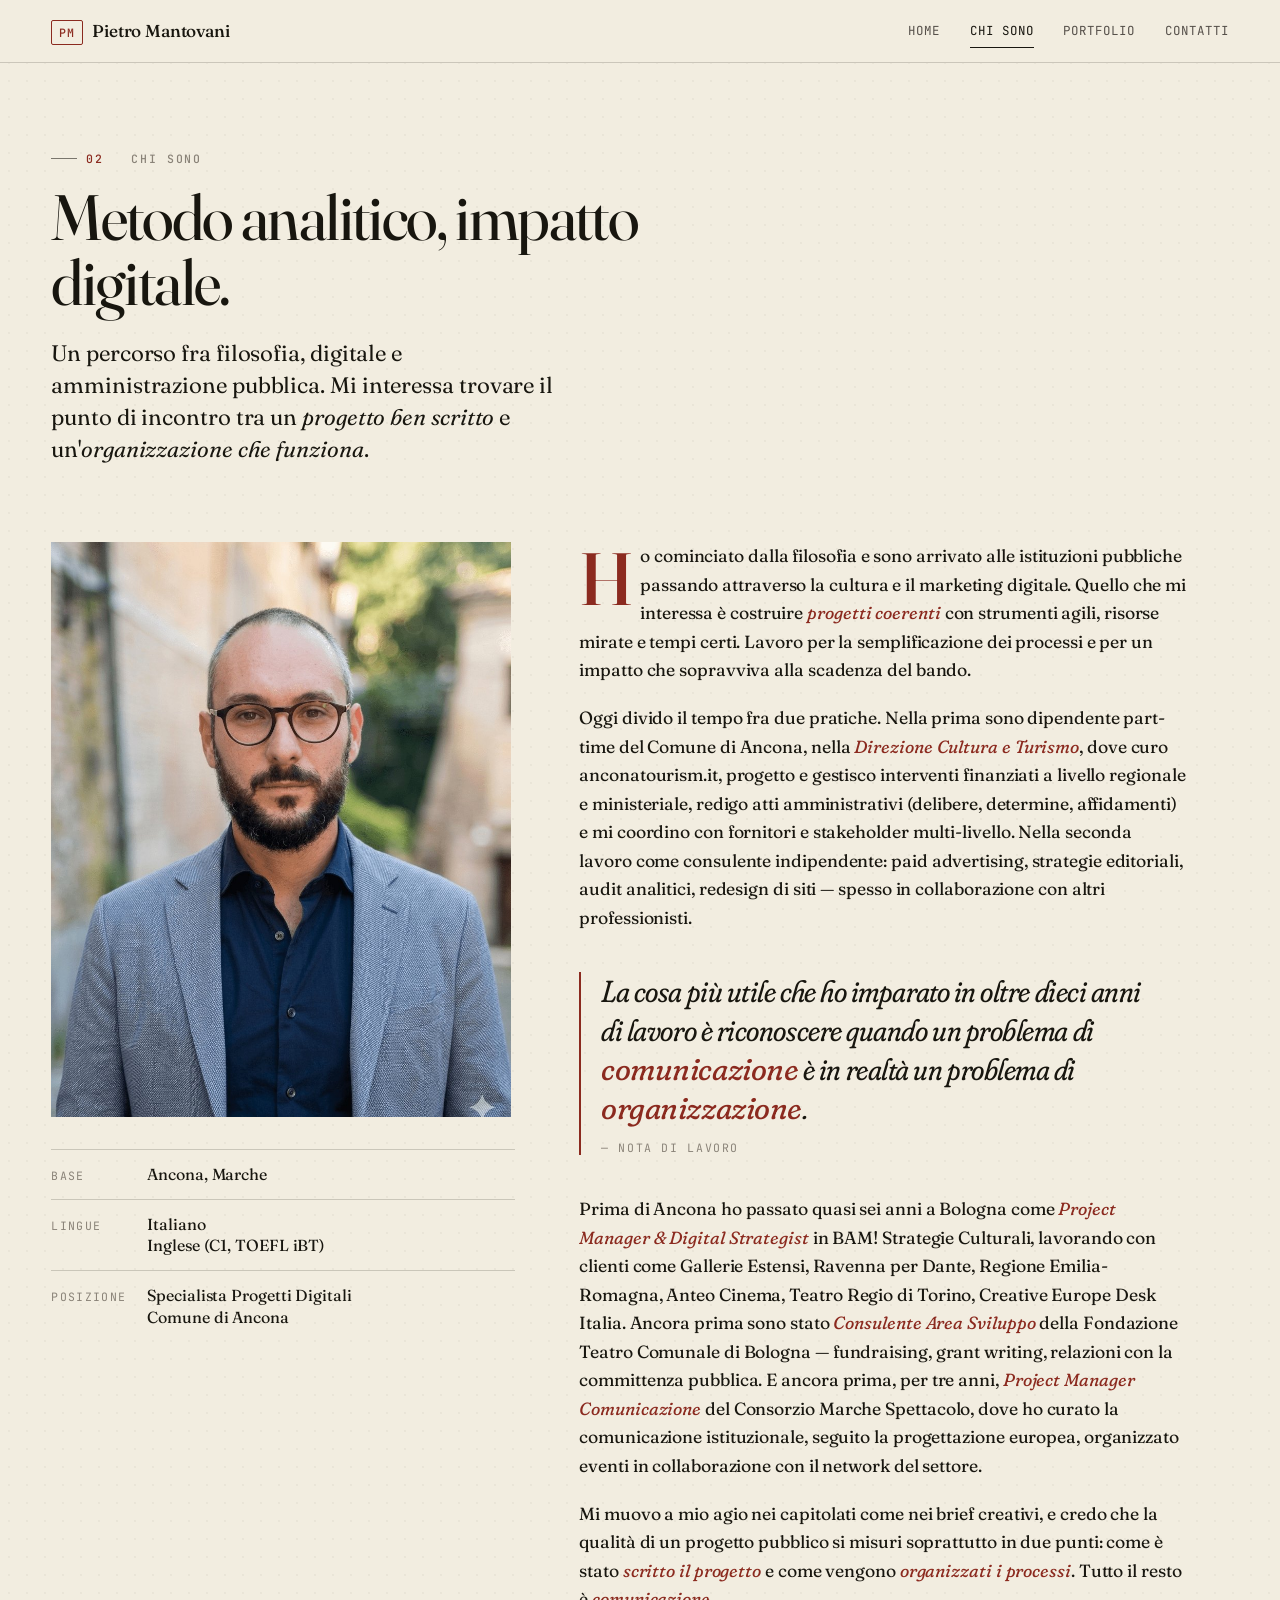
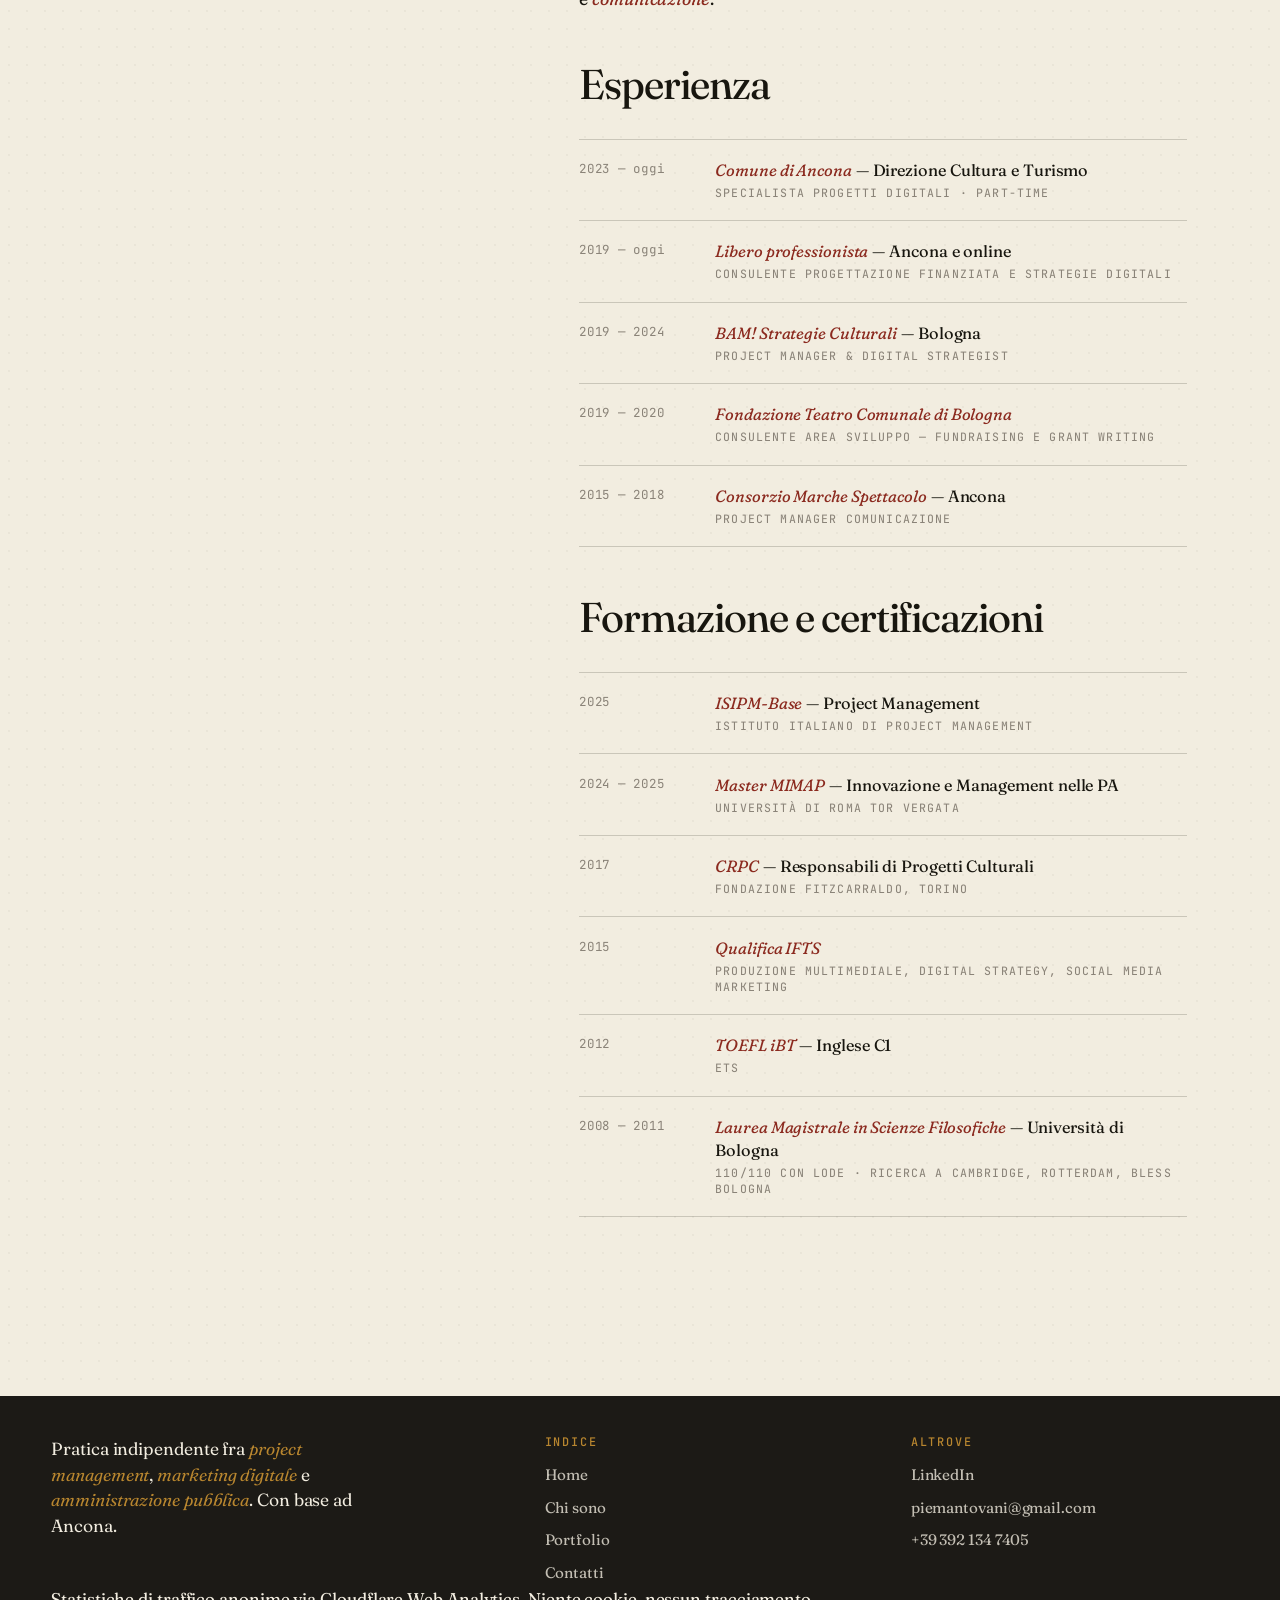
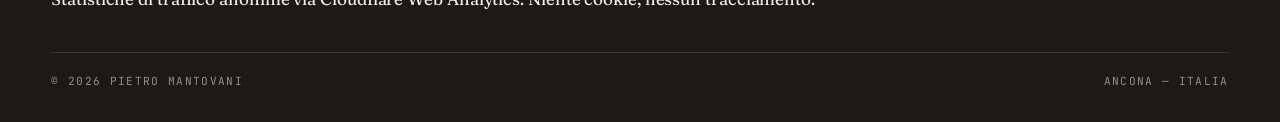
==== commit 7d884a17: "Update chi-sono.html" ====
--- a/chi-sono.html
+++ b/chi-sono.html
@@ -199,7 +199,7 @@
     </section>
   </main>
 
-  <footer class="site-footer">
+ <footer class="site-footer">
   <div class="footer-inner">
     <p class="colophon">
       Pratica indipendente fra <em>project management</em>, <em>marketing digitale</em> e <em>amministrazione pubblica</em>. Con base ad Ancona.
@@ -222,9 +222,11 @@
       </ul>
     </div>
   </div>
+  <p class="foot-note">
+    Statistiche di traffico anonime via <a href="https://www.cloudflare.com/web-analytics/" target="_blank" rel="noopener">Cloudflare Web Analytics</a>. Niente cookie, nessun tracciamento.
+  </p>
   <div class="foot-bar">
     <span>© <span data-year>2026</span> Pietro Mantovani</span>
-    <span><a href="contatti.html#privacy">Privacy</a></span>
     <span>Ancona — Italia</span>
   </div>
 </footer>
--- a/style.css
+++ b/style.css
@@ -1354,32 +1354,3 @@
     height: auto;
   }
 }
-
-.privacy-note {
-  max-width: 60ch;
-  margin: 4rem auto 2rem;
-  padding: 0 1.5rem;
-  text-align: center;
-  font-size: 0.9rem;
-  line-height: 1.6;
-  color: #555;
-}
-
-.privacy-note h2 {
-  font-size: 0.75rem;
-  letter-spacing: 0.15em;
-  text-transform: uppercase;
-  font-weight: normal;
-  color: #888;
-  margin-bottom: 1.5rem;
-}
-
-.privacy-note p {
-  margin-bottom: 0.8rem;
-}
-
-.privacy-note a {
-  color: inherit;
-  text-decoration: underline;
-  text-underline-offset: 2px;
-}
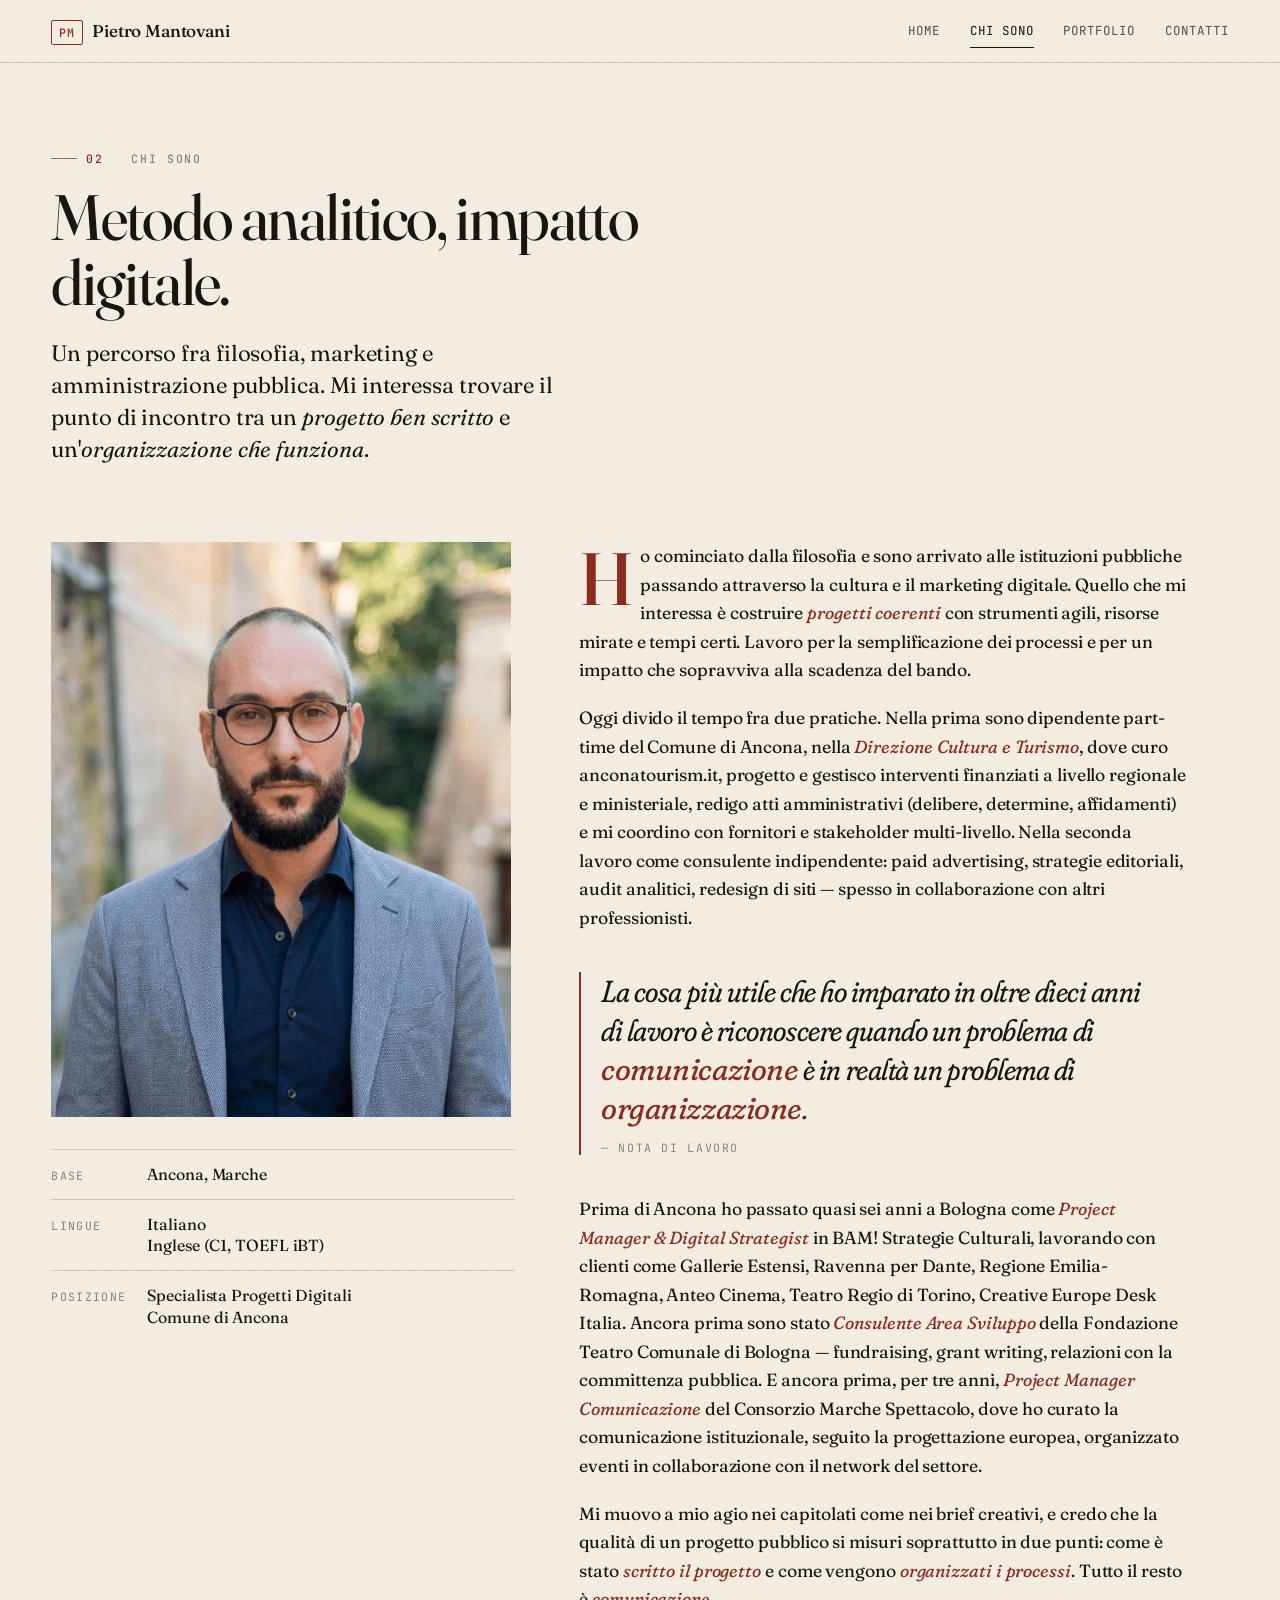
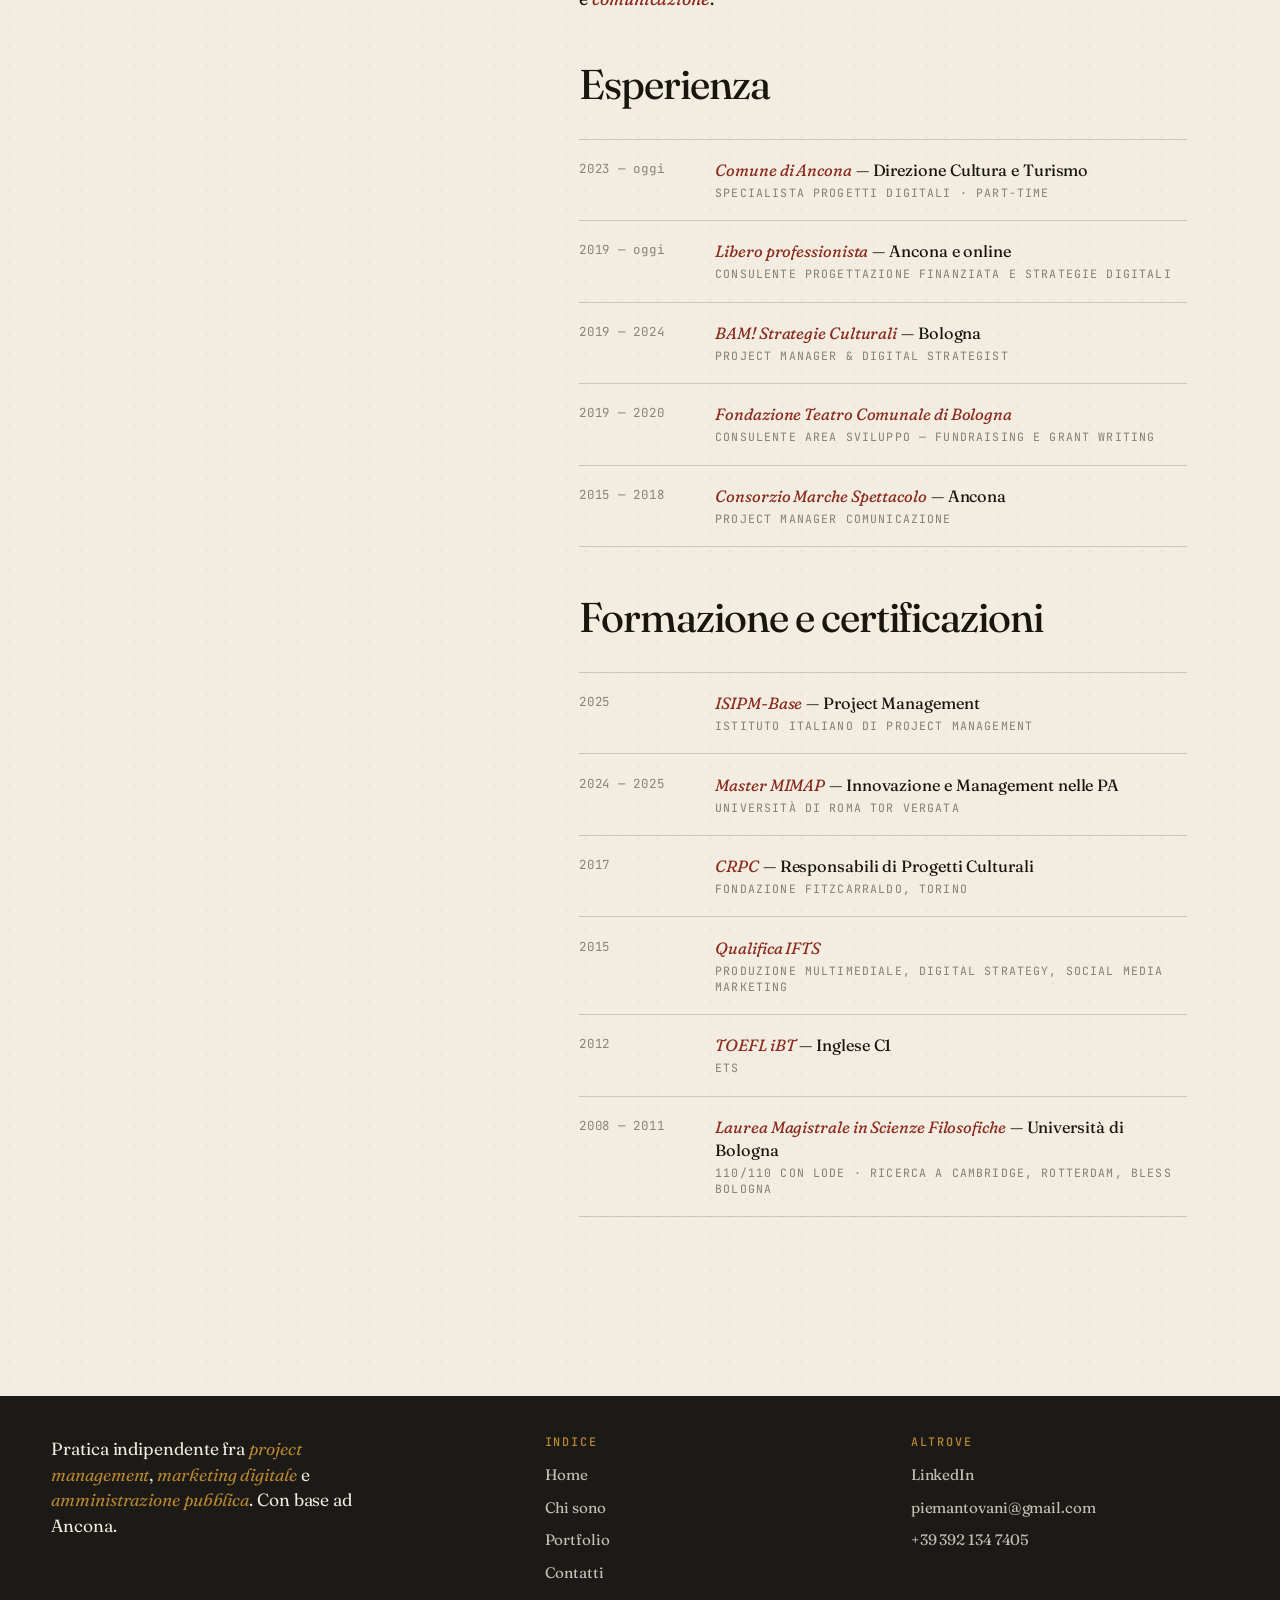
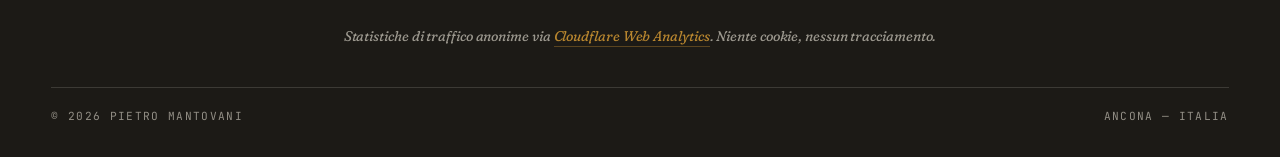
==== commit a5be9e75: "Update chi-sono.html" ====
--- a/chi-sono.html
+++ b/chi-sono.html
@@ -33,7 +33,7 @@
         Metodo analitico, impatto digitale.
       </h1>
 <p class="lede reveal" data-delay="2" style="margin-top:1.5rem;">
-        Un percorso fra filosofia, digitale e amministrazione pubblica. Mi interessa trovare il punto di incontro tra un <em>progetto ben scritto</em> e un'<em>organizzazione che funziona</em>.
+        Un percorso fra filosofia, marketing e amministrazione pubblica. Mi interessa trovare il punto di incontro tra un <em>progetto ben scritto</em> e un'<em>organizzazione che funziona</em>.
       </p>
       <div class="editorial" style="margin-top:clamp(3rem, 6vw, 5rem);">
         <aside class="editorial-sidebar reveal">
--- a/style.css
+++ b/style.css
@@ -1354,3 +1354,26 @@
     height: auto;
   }
 }
+
+.foot-note {
+  max-width: var(--max-w);
+  margin: 2.5rem auto 0;
+  padding: 0 var(--gutter);
+  font-family: var(--serif);
+  font-style: italic;
+  font-variation-settings: "opsz" 18, "SOFT" 100;
+  font-size: 0.88rem;
+  line-height: 1.5;
+  color: rgba(242, 237, 224, 0.6);
+  text-align: center;
+}
+.foot-note a {
+  color: var(--ochre);
+  border-bottom: 1px solid rgba(184, 134, 47, 0.4);
+  padding-bottom: 1px;
+  transition: color 160ms ease, border-color 160ms ease;
+}
+.foot-note a:hover {
+  color: var(--bg);
+  border-bottom-color: var(--ochre);
+}
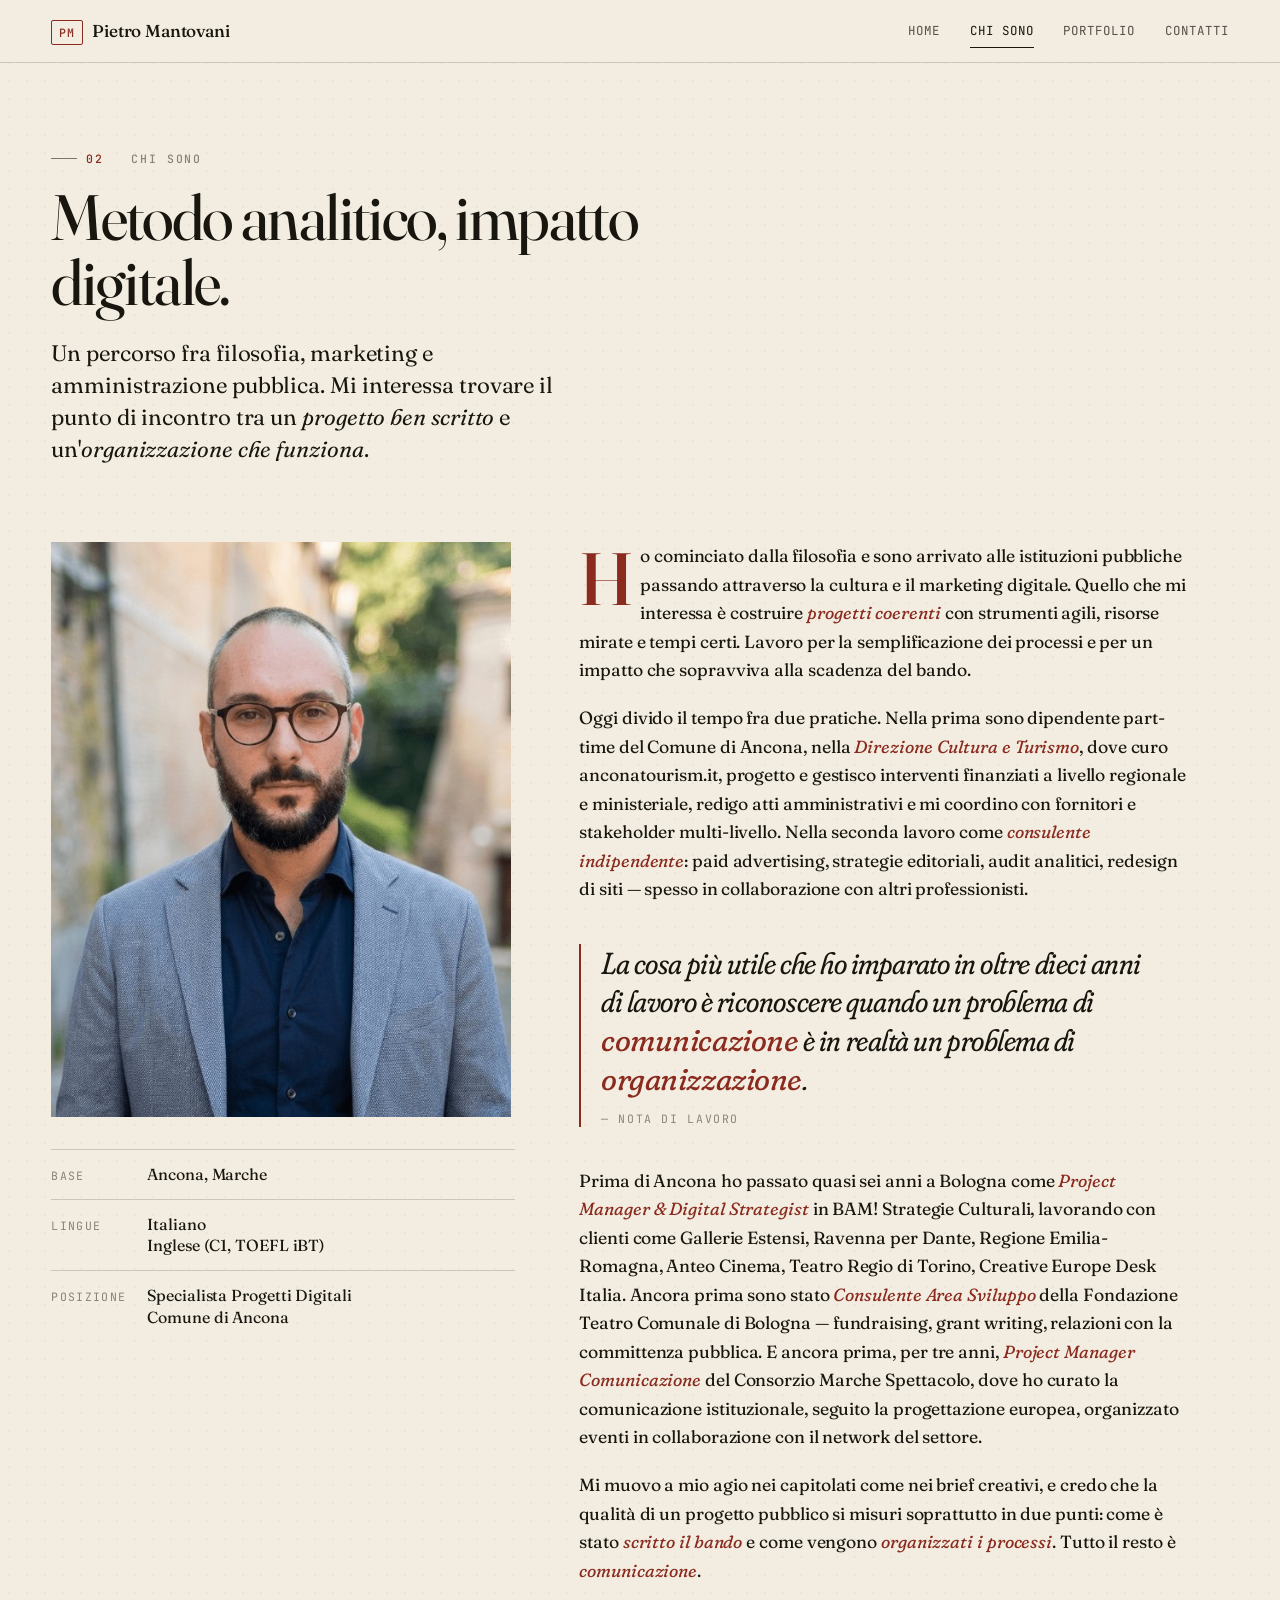
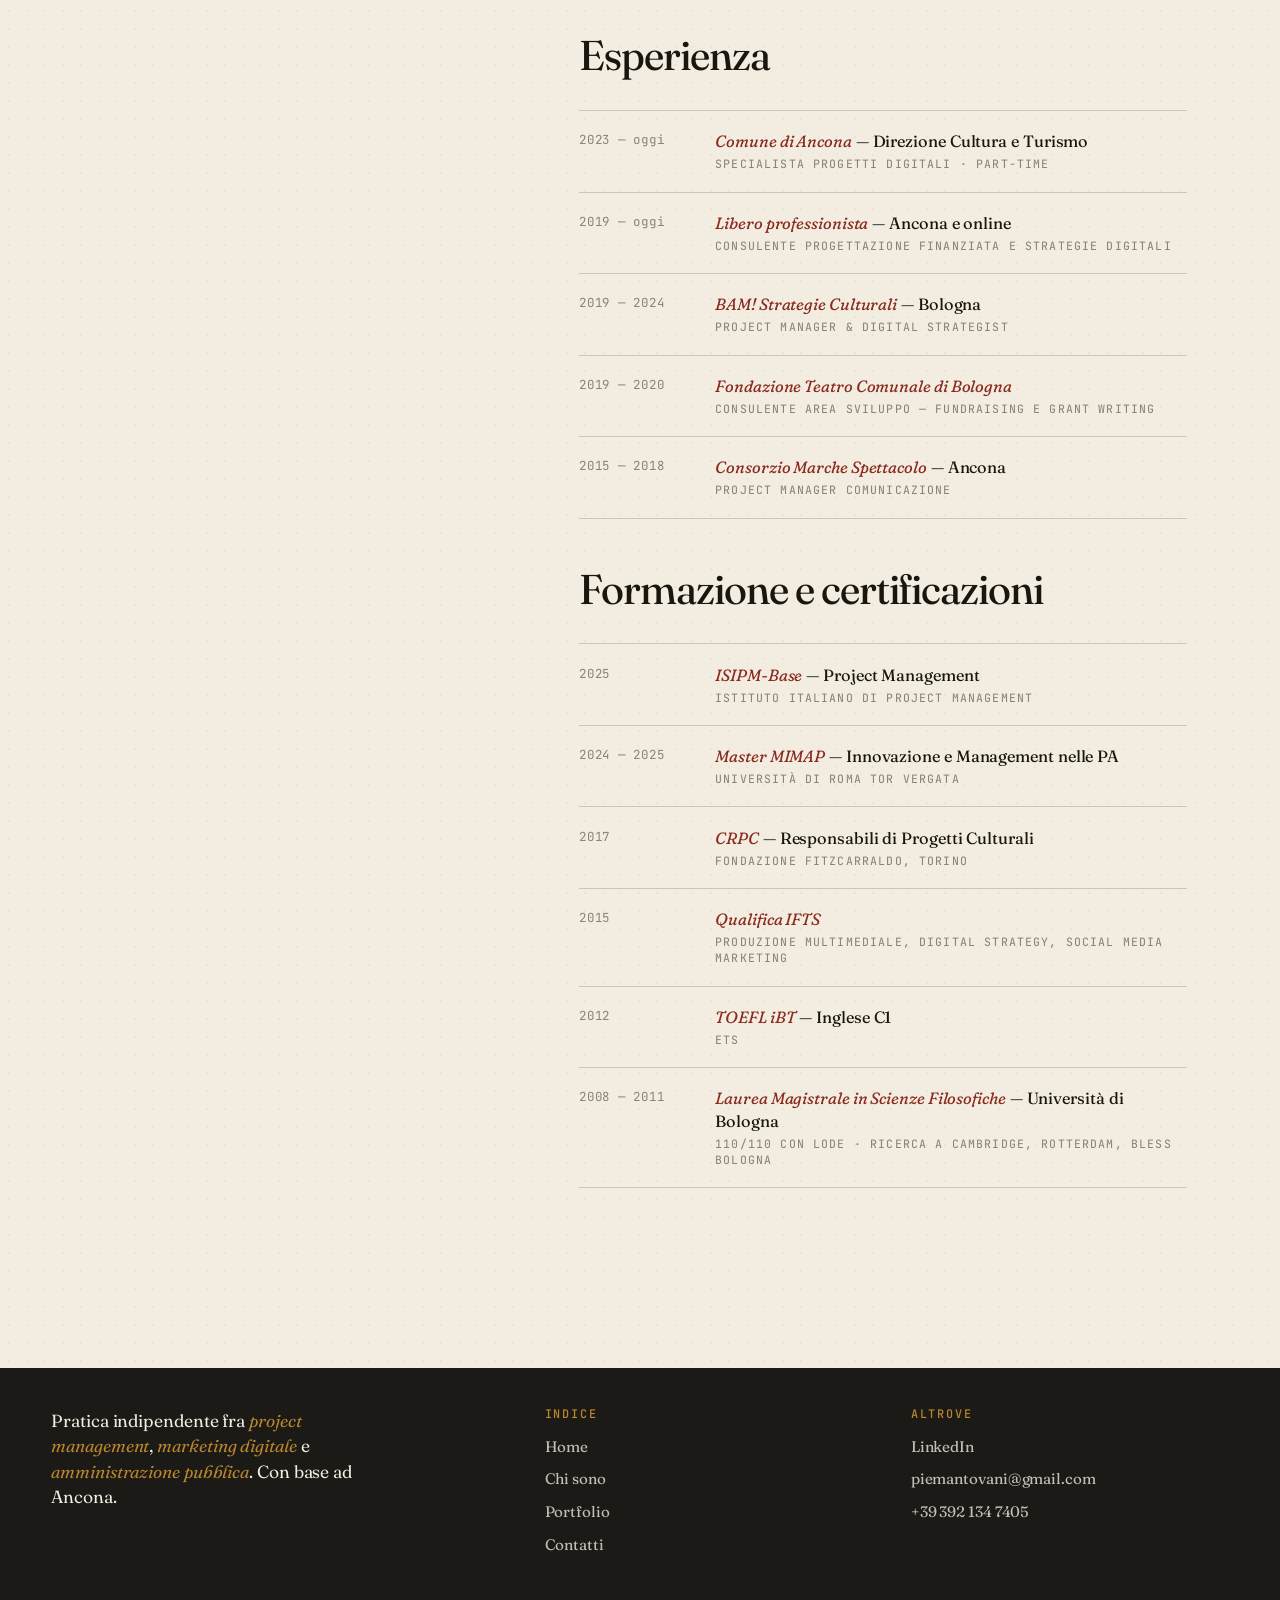
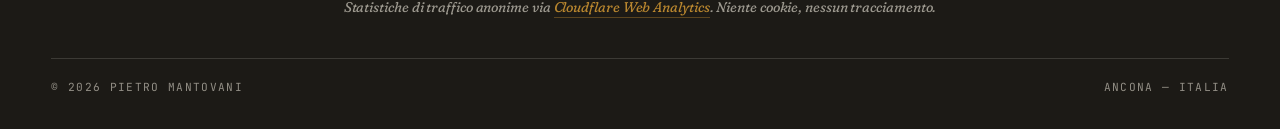
==== commit c9ace078: "Fix text in chi-sono.html for clarity" ====
--- a/chi-sono.html
+++ b/chi-sono.html
@@ -77,9 +77,9 @@
             Oggi divido il tempo fra due pratiche. Nella prima sono dipendente part-time del
             Comune di Ancona, nella <em>Direzione Cultura e Turismo</em>, dove curo anconatourism.it,
             progetto e gestisco interventi finanziati a livello regionale e ministeriale,
-            redigo atti amministrativi (delibere, determine, affidamenti) e mi coordino con
-            fornitori e stakeholder multi-livello. Nella seconda lavoro come consulente
-            indipendente: paid advertising, strategie editoriali, audit analitici, redesign
+            redigo atti amministrativi e mi coordino con
+            fornitori e stakeholder multi-livello. Nella seconda lavoro come <em>consulente
+            indipendente</em>: paid advertising, strategie editoriali, audit analitici, redesign
             di siti — spesso in collaborazione con altri professionisti.
           </p>
 
@@ -104,7 +104,7 @@
           <p>
             Mi muovo a mio agio nei capitolati come nei brief creativi, e credo che la
             qualità di un progetto pubblico si misuri soprattutto in due punti: come è
-            stato <em>scritto il progetto</em> e come vengono <em>organizzati i processi</em>.
+            stato <em>scritto il bando</em> e come vengono <em>organizzati i processi</em>.
             Tutto il resto è <em>comunicazione</em>.
           </p>
 
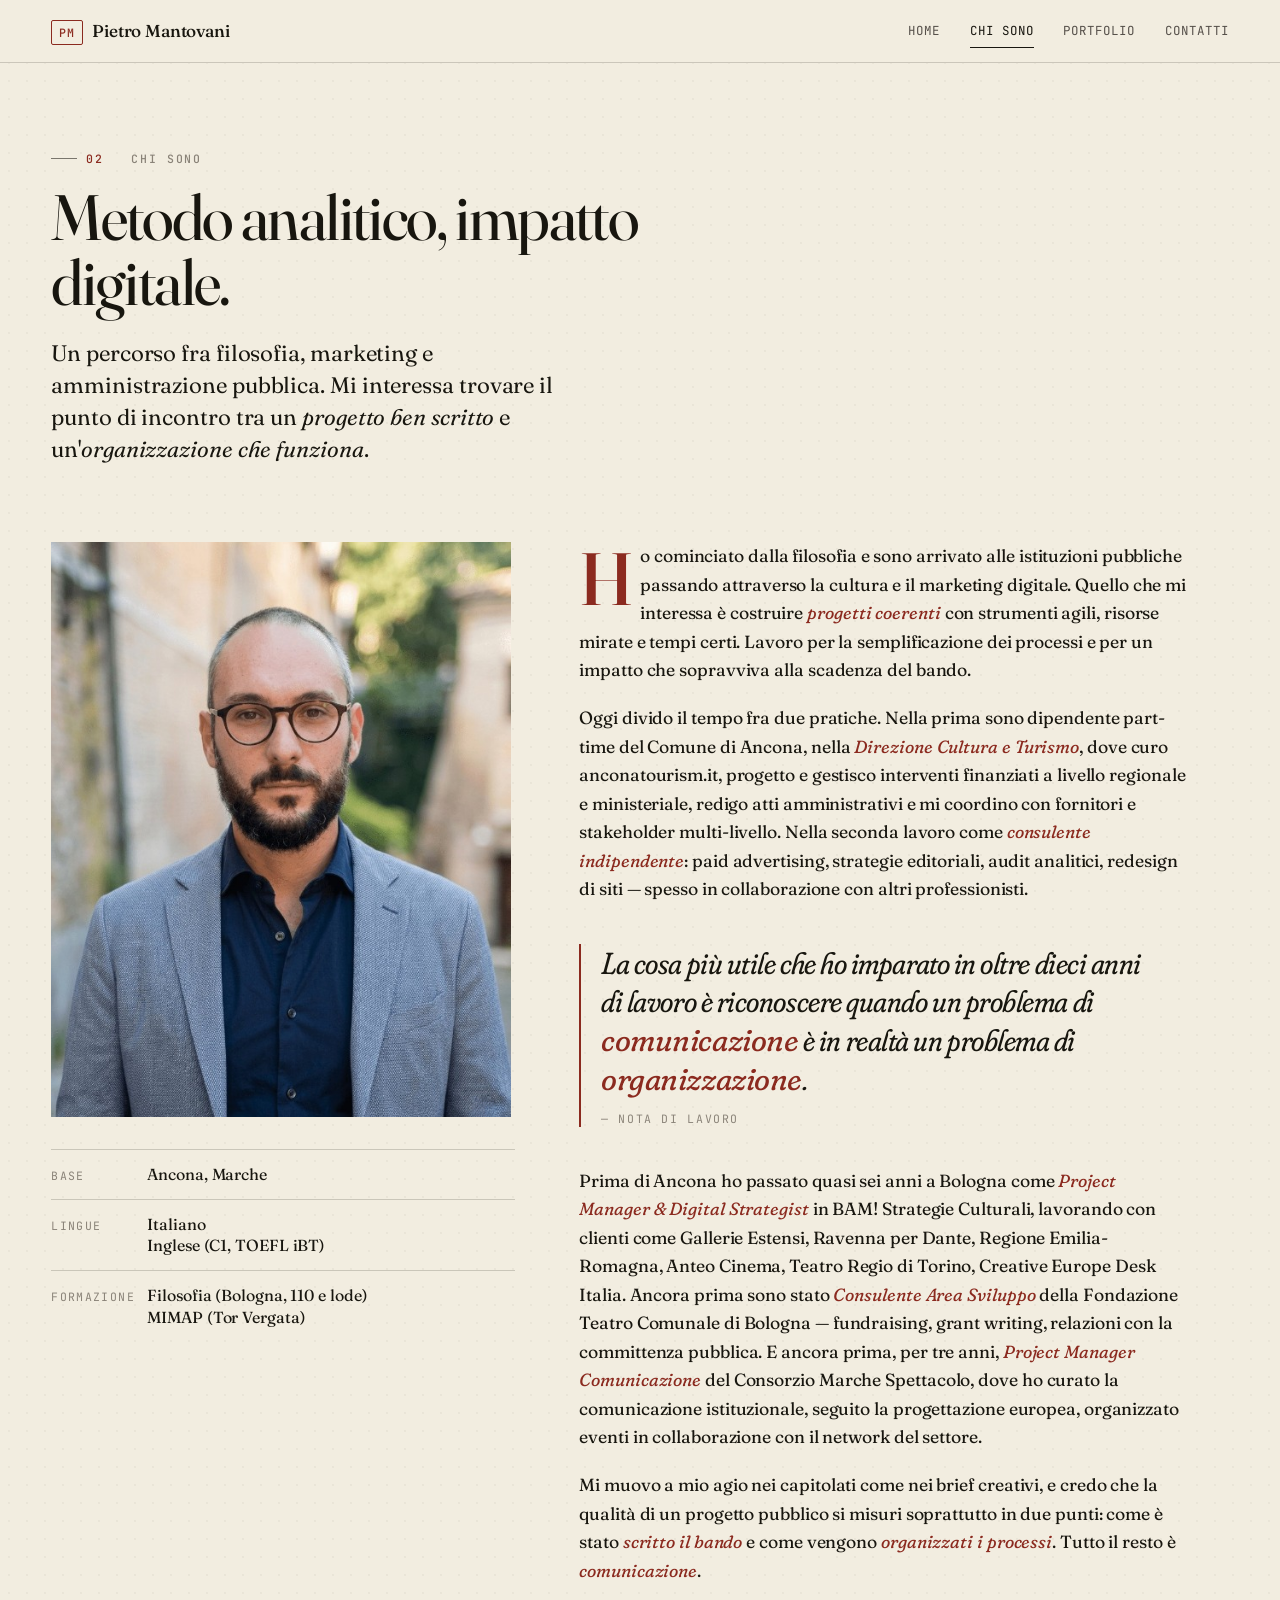
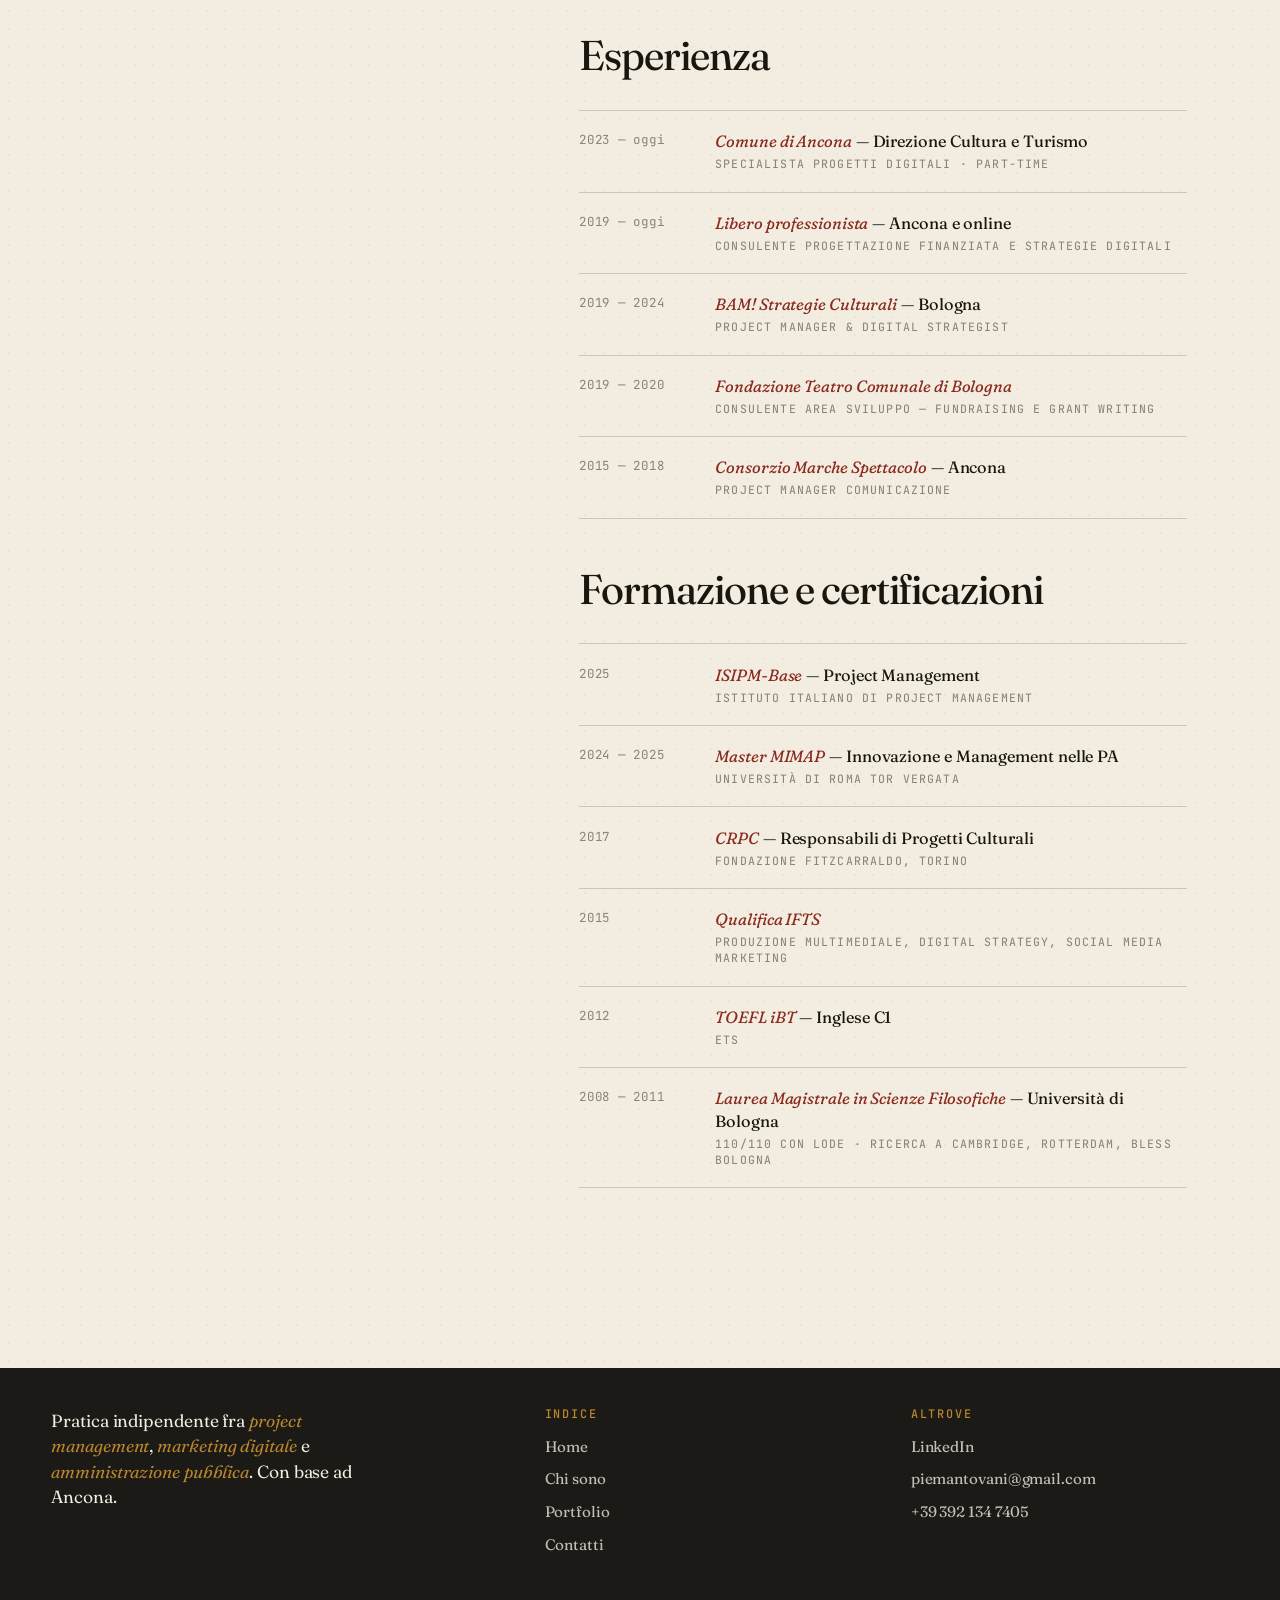
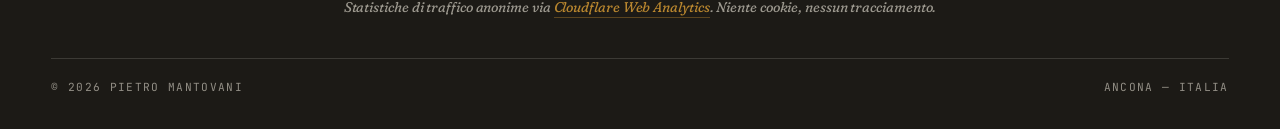
==== commit f39af3bc: "Update chi-sono.html" ====
--- a/chi-sono.html
+++ b/chi-sono.html
@@ -52,7 +52,6 @@
           <ul class="fact-list">
             <li><span class="k">Base</span><span class="v">Ancona, Marche</span></li>
             <li><span class="k">Lingue</span><span class="v">Italiano<br>Inglese (C1, TOEFL iBT)</span></li>
-            <li><span class="k">Posizione</span><span class="v">Specialista Progetti Digitali<br>Comune di Ancona</span></li>
             <li><span class="k">Formazione</span><span class="v">Filosofia (Bologna, 110 e lode)<br>MIMAP (Tor Vergata)<br>CRPC (Fondazione Fitzcarraldo)</span></li>
             <li><span class="k">Certificaz.</span><span class="v">ISIPM-Base · IFTS Digital Strategy</span></li>
             <li><span class="k">Strumenti</span><span class="v">WordPress · GA4 · Meta Ads · Google Ads · LinkedIn Ads · CRM</span></li>
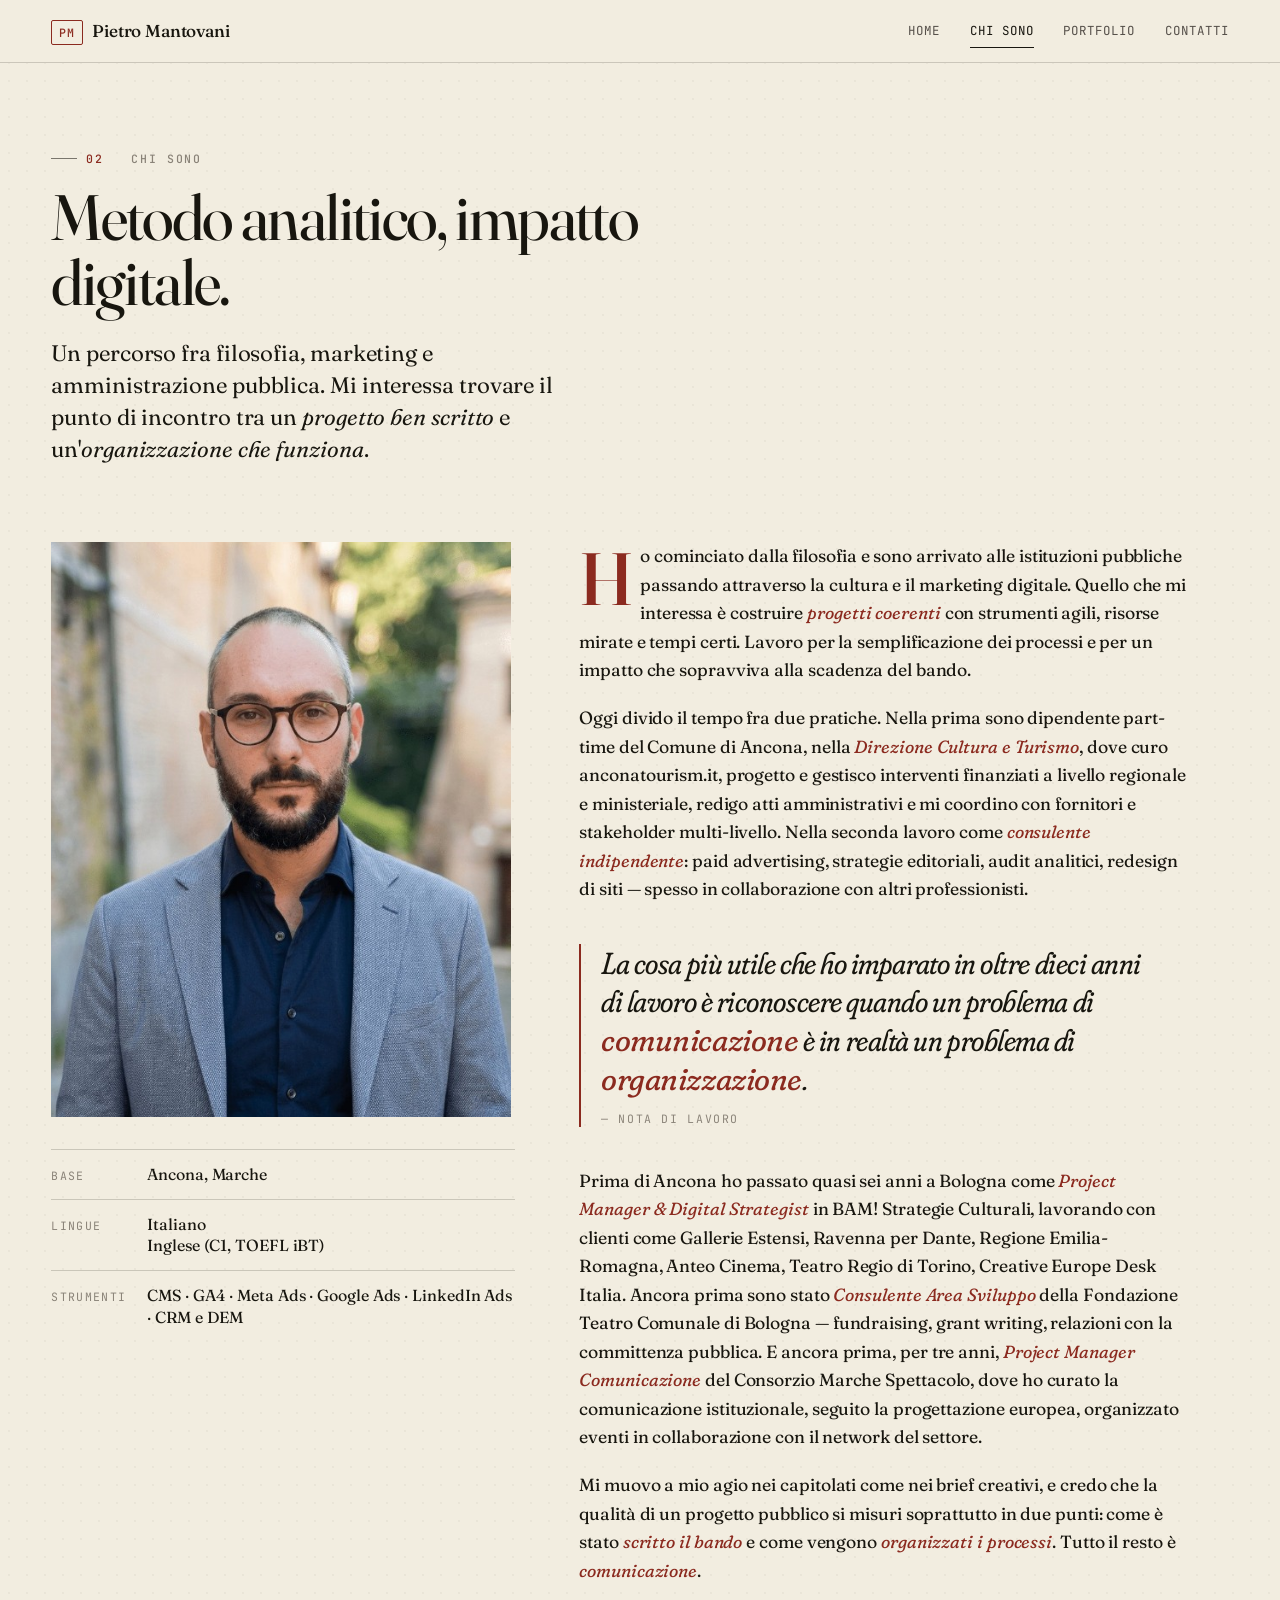
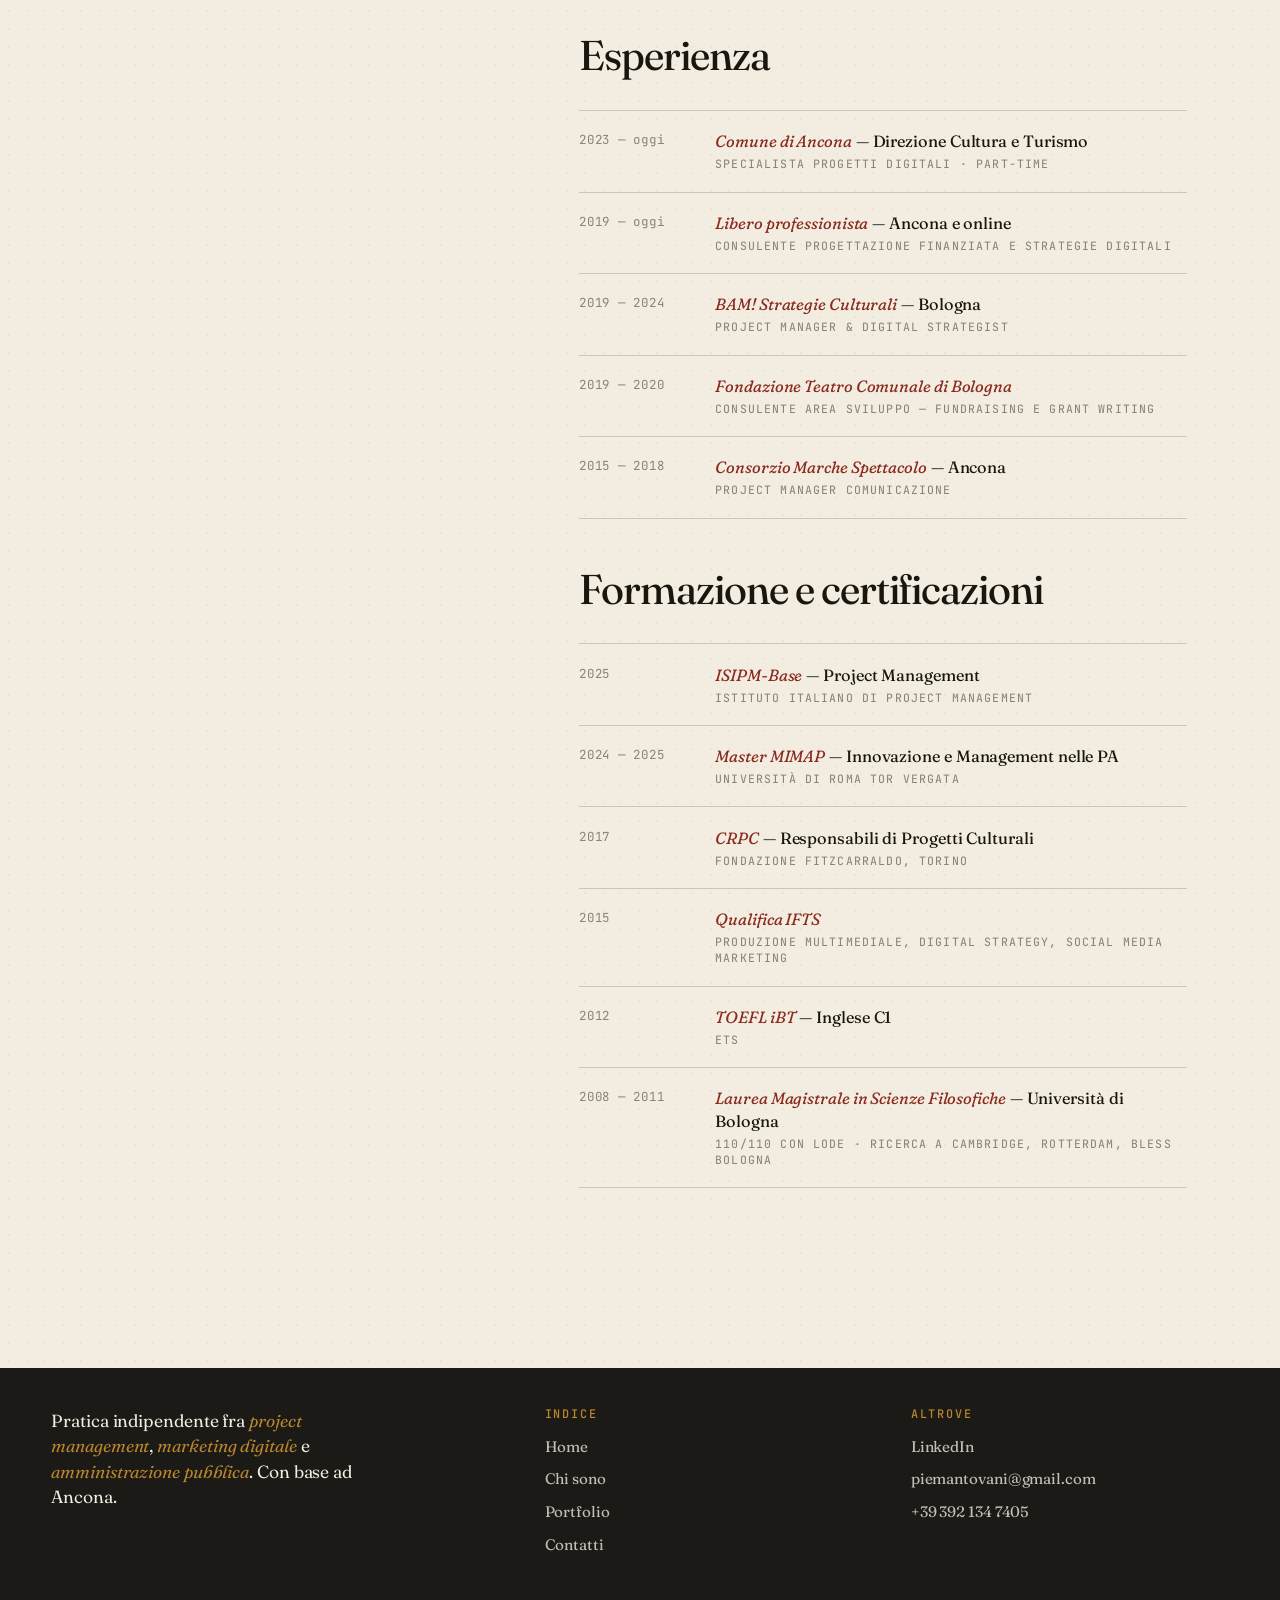
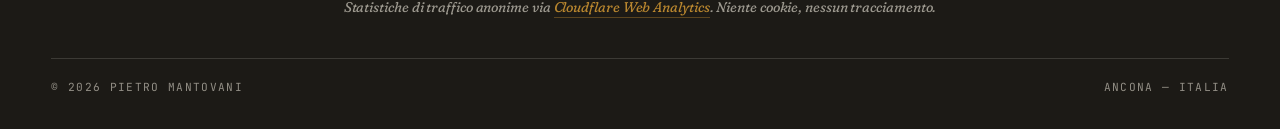
==== commit 62709c76: "Update chi-sono.html" ====
--- a/chi-sono.html
+++ b/chi-sono.html
@@ -52,9 +52,7 @@
           <ul class="fact-list">
             <li><span class="k">Base</span><span class="v">Ancona, Marche</span></li>
             <li><span class="k">Lingue</span><span class="v">Italiano<br>Inglese (C1, TOEFL iBT)</span></li>
-            <li><span class="k">Formazione</span><span class="v">Filosofia (Bologna, 110 e lode)<br>MIMAP (Tor Vergata)<br>CRPC (Fondazione Fitzcarraldo)</span></li>
-            <li><span class="k">Certificaz.</span><span class="v">ISIPM-Base · IFTS Digital Strategy</span></li>
-            <li><span class="k">Strumenti</span><span class="v">WordPress · GA4 · Meta Ads · Google Ads · LinkedIn Ads · CRM</span></li>
+            <li><span class="k">Strumenti</span><span class="v">CMS · GA4 · Meta Ads · Google Ads · LinkedIn Ads · CRM e DEM</span></li>
             <li><span class="k">Aree</span><span class="v">Project management · Marketing digitale · Progettazione finanziata · Digitalizzazione PA</span></li>
           </ul>
 
